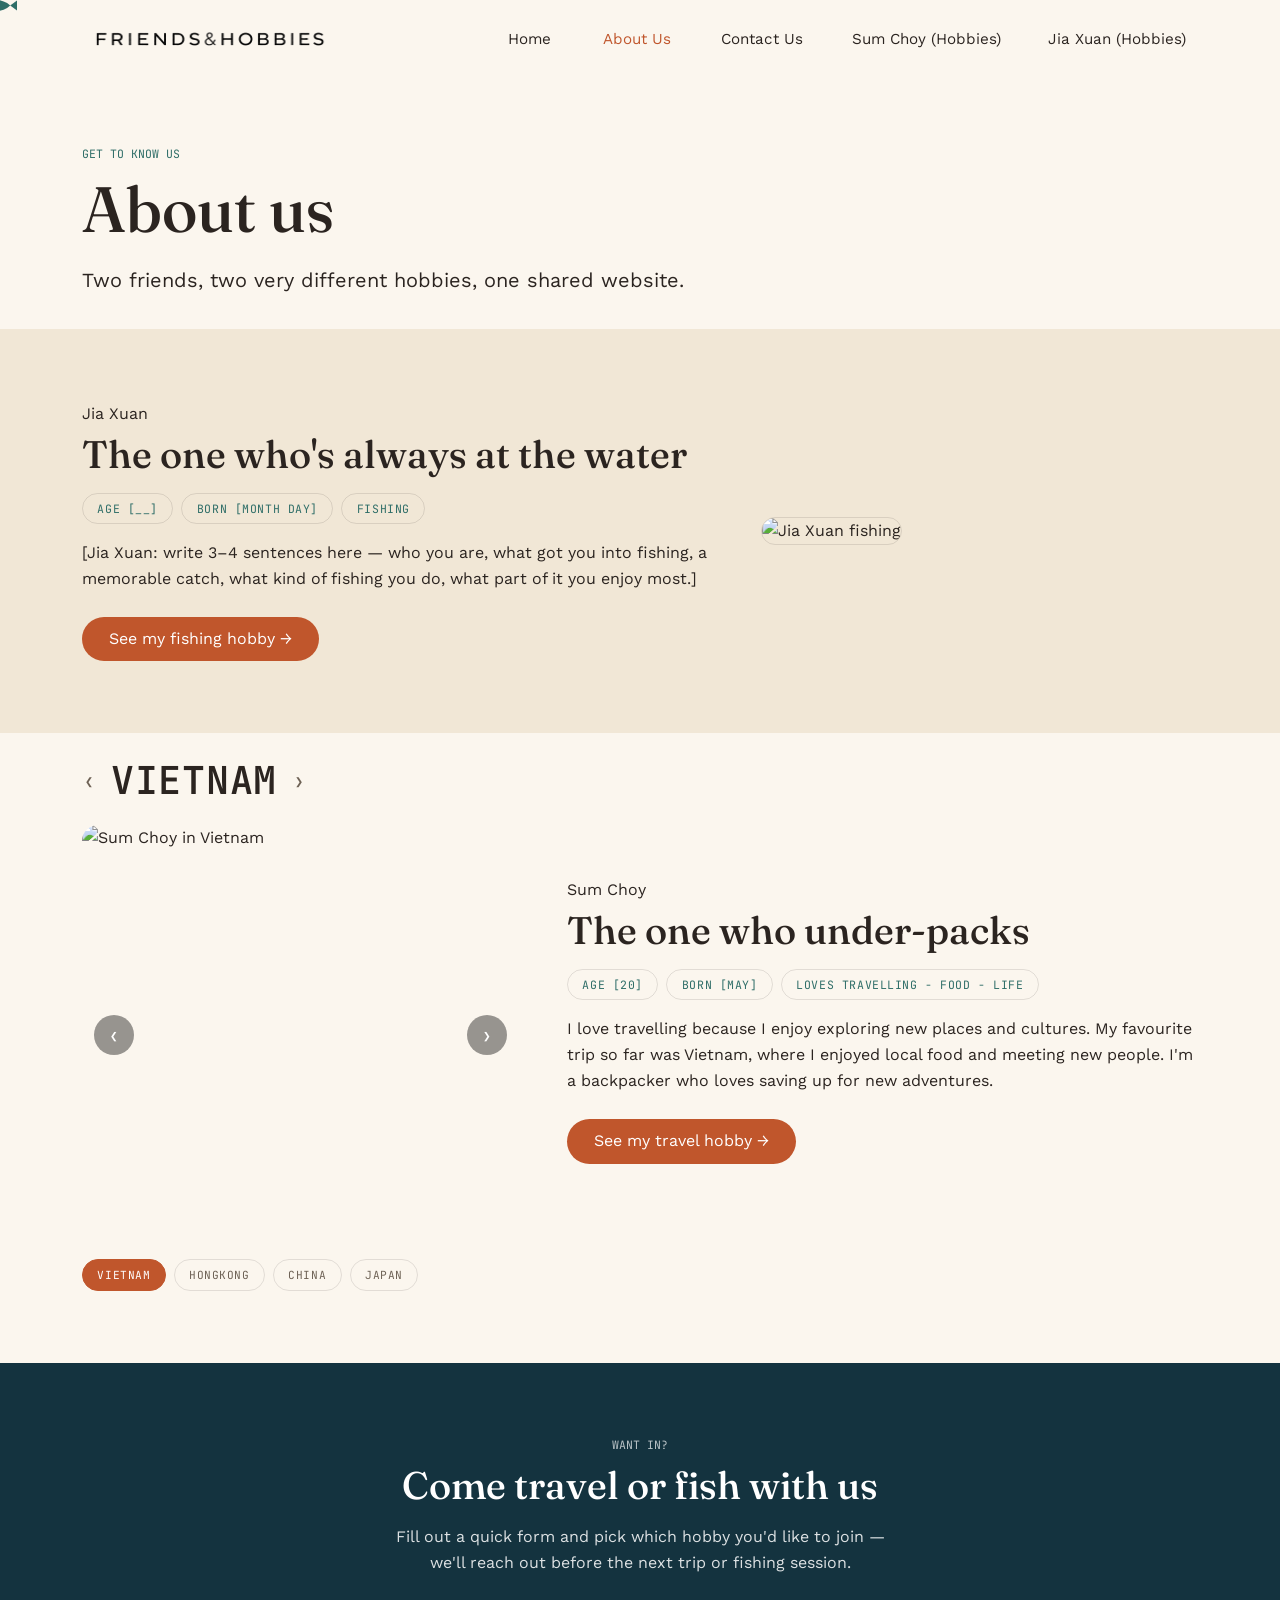
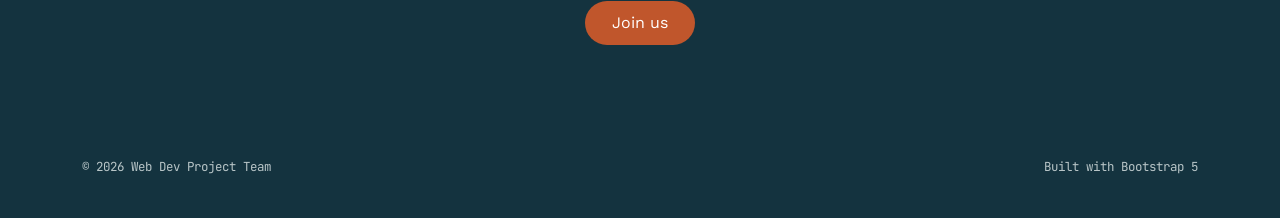
==== about.html @ 14c873ff "sending latest website files" ====
<!DOCTYPE html>
<html lang="en">
<head>
    <meta charset="UTF-8">
    <meta name="viewport" content="width=device-width, initial-scale=1.0">
    <title>About Us — Friends & Hobbies</title>

    <link href="https://cdn.jsdelivr.net/npm/bootstrap@5.3.3/dist/css/bootstrap.min.css" rel="stylesheet">
    <link rel="preconnect" href="https://fonts.googleapis.com">
    <link href="https://fonts.googleapis.com/css2?family=Fraunces:wght@500;600;700&family=Work+Sans:wght@400;500;600&family=JetBrains+Mono:wght@400;500&display=swap" rel="stylesheet">
    <link rel="stylesheet" href="css/style.css">
</head>
<body>

    <header>
        <nav class="navbar navbar-expand-lg navbar-wl navbar-wl--static fixed-top py-3">
          <div class="container d-flex align-items-center justify-content-between">

            <a class="navbar-brand d-flex align-items-center gap-2" href="index.html">
              <img src="assets\Logo_friends&hobbies.svg" alt="Friends & Hobbies logo" class="navbar-logo">
            </a>

            <button class="navbar-toggler" type="button" data-bs-toggle="collapse" data-bs-target="#navMenu" aria-label="Toggle navigation">
              <span class="navbar-toggler-icon"></span>
            </button>

            <div class="collapse navbar-collapse justify-content-end" id="navMenu">
              <div class="navbar-nav nav-links-group">
                <a href="index.html" class="nav-link">Home</a>
                <a href="about.html" class="nav-link active">About Us</a>
                <a href="contact.html" class="nav-link">Contact Us</a>
                <a href="sumchoy-hobbies(1).html" class="nav-link">Sum Choy (Hobbies)</a>
                <a href="jiaxuan-hobbies(1).html" class="nav-link">Jia Xuan (Hobbies)</a>
              </div>
            </div>

          </div>
        </nav>
    </header>

    <main>

      <header class="hero page-hero pb-3">
        <div class="container">
          <p class="eyebrow mb-2">Get To Know Us</p>
          <h1 class="mb-3">About us</h1>
          <p class="text-muted-custom fs-5" style="max-width: 60ch;">
            Two friends, two very different hobbies, one shared website.
          </p>
        </div>
      </header>

      <!-- ===== JIA XUAN PROFILE ===== -->
      <section class="section section-panel">
        <div class="container">
          <div class="row align-items-center g-5 flex-md-row-reverse">
            <div class="col-md-5">
              <img src="assets/jiaxuan/profile.jpg" alt="Jia Xuan fishing" class="profile-photo">
            </div>
            <div class="col-md-7">
              <div class="loc">Jia Xuan</div>
              <h2 class="mt-1 mb-3">The one who's always at the water</h2>

              <div class="profile-tags mb-3">
                <span class="profile-tag">Age [__]</span>
                <span class="profile-tag">Born [Month Day]</span>
                <span class="profile-tag">Fishing</span>
              </div>

              <p class="text-muted-custom mb-4">
                [Jia Xuan: write 3–4 sentences here — who you are, what got
                you into fishing, a memorable catch, what kind of fishing
                you do, what part of it you enjoy most.]
              </p>

              <a href="jiaxuan-hobbies(1).html" class="btn btn-wl-primary">See my fishing hobby →</a>
            </div>
          </div>
        </div>
      </section>

<!-- ===== SUM CHOY PROFILE ===== -->
<section class="section pt-3">
  <div class="container">
    <div class="row align-items-center g-5">

      <div class="col-md-5">
        <div class="country-slider">
          <div class="country-title-row">
            <button class="country-title-arrow" id="country-title-prev" aria-label="Previous country">‹</button>
            <p class="country-label" id="country-label">Vietnam</p>
            <button class="country-title-arrow" id="country-title-next" aria-label="Next country">›</button>
          </div>

          <div class="country-photo-frame">
            <img id="country-photo" src="assets/sumchoy-assets/image/Vietnam/vietnam-landscape.jpeg" alt="Sum Choy travelling" class="carousel-photo">
            <button class="carousel-arrow-btn prev" id="country-prev" aria-label="Previous photo">‹</button>
            <button class="carousel-arrow-btn next" id="country-next" aria-label="Next photo">›</button>
          </div>

          <div class="country-tabs" id="country-tabs">
            <button class="country-tab active" data-index="0">Vietnam</button>
            <button class="country-tab" data-index="1">HongKong</button>
            <button class="country-tab" data-index="2">China</button>
            <button class="country-tab" data-index="3">Japan</button>
          </div>
        </div>
      </div>

      <div class="col-md-7">
        <div class="loc">Sum Choy</div>
        <h2 class="mt-1 mb-3">The one who under-packs</h2>

        <div class="profile-tags mb-3">
          <span class="profile-tag">Age [20]</span>
          <span class="profile-tag">Born [May]</span>
          <span class="profile-tag">Loves Travelling - Food - Life</span>
        </div>

        <p class="text-muted-custom mb-4">
          I love travelling because I enjoy exploring new places and cultures. My favourite trip so far was Vietnam, where I enjoyed local food and meeting new people.
          I'm a backpacker who loves saving up for new adventures.
        </p>

        <a href="sumchoy-hobbies(1).html" class="btn btn-wl-primary">See my travel hobby →</a>
      </div>

    </div>
  </div>
</section>

      

      <!-- ===== JOIN CTA BANNER ===== -->
      <section class="cta-banner">
        <div class="container text-center">
          <p class="eyebrow mb-2" style="color: rgba(255,255,255,0.7);">Want in?</p>
          <h2 class="mb-3" style="color: #fff;">Come travel or fish with us</h2>
          <p class="mb-4" style="color: rgba(255,255,255,0.85); max-width: 50ch; margin-left: auto; margin-right: auto;">
            Fill out a quick form and pick which hobby you'd like to join —
            we'll reach out before the next trip or fishing session.
          </p>
          <a href="contact.html" class="btn btn-wl-primary">Join us</a>
        </div>
      </section>

    </main>

    <footer class="footer-wl">
        <div class="container d-flex flex-wrap justify-content-between gap-2">
          <span>&copy; 2026 Web Dev Project Team</span>
          <span>Built with Bootstrap 5</span>
        </div>
    </footer>

    <script src="https://cdn.jsdelivr.net/npm/bootstrap@5.3.3/dist/js/bootstrap.bundle.min.js"></script>
    <script src="js/main.js"></script>
    <script src="js/nav-scramble.js"></script>
    <script src="js/fish-cursor.js"></script>
    <script src="js/country-carousel.js"></script>
</body>
</html>
---- css/style.css ----
:root {
  --bg: #FBF6EE;
  --bg-panel: #F1E7D6;
  --ink: #2B2420;
  --ink-muted: #6E6255;
  --terracotta: #C0562C;
  --teal: #2F6E68;
  --card-bg: #fff;
  --border: rgba(43,36,32,0.12);
  --nav-blue: #1F4A5C;
  --nav-blue-dark: #14333F;
  --font-display: "Fraunces", Georgia, serif;
  --font-body: "Work Sans", sans-serif;
  --font-mono: "JetBrains Mono", monospace;
}

body {
  margin: 0;
  background: var(--bg);
  color: var(--ink);
  font-family: var(--font-body);
  line-height: 1.65;
}

a { color: var(--terracotta); }

h1, h2, h3 {
  font-family: var(--font-display);
  color: var(--ink);
}
h1 { font-size: clamp(2.4rem, 5vw, 4rem); }
h2 { font-size: clamp(1.7rem, 3vw, 2.4rem); }

.eyebrow {
  font-family: var(--font-mono);
  font-size: 0.72rem;
  text-transform: uppercase;
  color: var(--teal);
}

.navbar-wl {
  height: 80px;
  overflow: visible;
  background: transparent;   /* was var(--nav-blue) */
  border-bottom: none;       /* removes the terracotta separator line */
  position: fixed;           /* floats over the photo instead of pushing content down */
}
.navbar-wl .navbar-brand { color: #fff !important; font-family: var(--font-display); }
.navbar-wl .navbar-brand span { color: #fff; }
.navbar-wl .nav-link {
  color: rgba(255,255,255,0.85) !important;
  text-shadow: 0 1px 4px rgba(0,0,0,0.4);
}
.navbar-wl .nav-link.active,
.navbar-wl .nav-link:hover { color: #fff !important; }

.hero { padding: 6.5rem 0 5rem; }

.section { padding: 4.5rem 0; }
.section-panel { background: var(--bg-panel); }

.card-wl {
  background: var(--card-bg);
  border: 1px solid var(--border);
  border-radius: 12px;
  overflow: hidden;
}
.card-wl img { width: 100%; height: 220px; object-fit: cover; }
.card-wl .card-body { padding: 1.25rem 1.4rem 1.5rem; }
.card-wl .loc { font-family: var(--font-mono); font-size: 0.72rem; color: var(--teal); }

.stat { text-align: center; }
.stat .figure { font-family: var(--font-display); font-size: 2.4rem; color: var(--terracotta); }
.stat .label { font-family: var(--font-mono); font-size: 0.72rem; color: var(--ink-muted); }

.btn-wl-primary {
  background: var(--terracotta);
  color: #fff;
  border: none;
  padding: 0.65rem 1.7rem;
  border-radius: 999px;
  transition: transform 0.15s ease, box-shadow 0.15s ease;
}
.btn-wl-primary:hover,
.btn-wl-primary:focus,
.btn-wl-primary:active {
  background: var(--terracotta);
  color: #fff !important;
  border: none;
  transform: translateY(-2px);
  box-shadow: 0 8px 20px rgba(192, 86, 44, 0.35);
}
.btn-wl-outline {
  background: transparent;
  border: 1.5px solid var(--ink);
  color: var(--ink);
  padding: 0.6rem 1.6rem;
  border-radius: 999px;
}

.footer-wl {
  background: var(--nav-blue-dark);
  color: #B9C6C8;
  padding: 2.5rem 0;
  font-family: var(--font-mono);
  font-size: 0.78rem;
}

.logo-img {
  height: 150px;        /* Increased height to make it clearly visible */
  width: auto;         /* Keeps proper proportions */
  max-height: 150px;   /* Prevents navbar clipping */
  display: block;
  object-fit: contain;
}

.manifesto-text {
  font-family: var(--font-mono);
  font-weight: 700;
  text-transform: uppercase;
  text-align: justify;
  text-justify: inter-word;
  font-size: 1.1rem;
  line-height: 1.8;
  max-width: 640px;
  color: var(--ink);
}
.manifesto-text p {
  margin-bottom: 2.5rem;
  letter-spacing: -0.02em;
  opacity: 0.4;
  transition: letter-spacing 0.8s ease, opacity 0.8s ease;
}
.manifesto-text p.in-view {
  letter-spacing: 0.01em;
  opacity: 1;
}

.nav-links-group {
  display: flex;
  align-items: center;
  gap: 1.5rem;
  border: none;
  border-radius: 0;
  padding: 0;
}
.nav-links-group .nav-link {
  margin-left: 0;
  font-size: 0.95rem;
}

/* Keep the navbar itself a fixed, normal height */
.navbar-wl {
  height: 80px;
  overflow: visible; /* lets the logo poke out without stretching this bar */
}
.navbar-wl .container {
  height: 100%;
}

/* Big logo, without growing the navbar around it */
.navbar-logo {
  height: 170px;
  width: auto;
  display: block;
  position: relative;
  z-index: 10;
}

.hero-fullpage {
  position: relative;
  height: 100vh;
  width: 100%;
  background-image: url("../assets/singapore-landscape.jpeg");
  background-size: cover;
  background-position: center;
  display: flex;
  align-items: center;
  overflow: hidden;
}

.hero-fullpage-overlay {
  position: absolute;
  inset: 0;
  background: linear-gradient(180deg, rgba(20,15,10,0.55) 0%, rgba(20,15,10,0.25) 40%, rgba(20,15,10,0.6) 100%);
  z-index: 1;
}

.hero-fullpage-content {
  position: relative;
  z-index: 2;
  color: #fff;
}
.hero-fullpage-content h1 { color: #fff; }
.hero-fullpage-content .stamp {
  color: #fff;
  border-color: rgba(255,255,255,0.6);
}

.btn-wl-outline-light {
  background: transparent;
  border: 1.5px solid #fff;
  color: #fff;
  padding: 0.6rem 1.6rem;
  border-radius: 999px;
}
.btn-wl-outline-light:hover {
  border-color: var(--terracotta);
  color: var(--terracotta);
}

/* Photo positioned roughly where the buildings sit, right side of hero */
.hero-photo-insert {
  position: absolute;
  right: 10%;
  bottom: 0;
  height: 82%;
  width: auto;
  max-width: 42%;
  object-fit: contain;
  z-index: 2;
}

/* Make sure text stays above both the overlay and the inserted photo */
.hero-fullpage-content {
  z-index: 3;
}
.hero-fullpage-content .manifesto-text,
.hero-fullpage-content .manifesto-text p {
  color: #7ED957; /* light green */
}

.hobby-card {
  background: var(--card-bg);
  border: 1px solid var(--border);
  border-radius: 12px;
  overflow: hidden;
  transition: transform .2s ease, box-shadow .2s ease;
}
.hobby-card:hover {
  transform: translateY(-4px);
  box-shadow: 0 14px 32px rgba(43, 36, 32, 0.14);
}
.hobby-card img {
  width: 100%;
  height: 320px;
  object-fit: cover;
  display: block;
}
.hobby-card-body {
  padding: 1.5rem 1.75rem 1.75rem;
}
.hobby-card .loc {
  font-family: var(--font-mono);
  font-size: 0.75rem;
  text-transform: uppercase;
  letter-spacing: 0.08em;
  color: var(--teal);
}
.table-wl {
  --bs-table-bg: transparent;
  color: var(--ink);
}
.table-wl thead th {
  font-family: var(--font-mono);
  font-size: 0.72rem;
  letter-spacing: 0.08em;
  text-transform: uppercase;
  color: var(--teal);
  border-bottom: 2px solid var(--border);
}
.table-wl td, .table-wl th {
  border-color: var(--border);
  vertical-align: middle;
  padding: 0.9rem 0.75rem;
}

.cta-banner {
  background: var(--nav-blue-dark);
  padding: 4.5rem 0;
}
/* Default nav state — light text over the hero photo */
.navbar-wl {
  transition: background-color 0.3s ease;
}

/* Once scrolled past the hero — dark text + subtle background so it stays readable */
.navbar-wl {
  transition: background-color 0.3s ease;
}

.navbar-wl--scrolled {
  background-color: rgba(251, 246, 238, 0.92) !important;
  backdrop-filter: blur(6px);
}
.navbar-wl--scrolled .navbar-brand,
.navbar-wl--scrolled .navbar-brand span {
  color: var(--ink) !important;
}
.navbar-wl--scrolled .nav-link {
  color: var(--ink) !important;
  text-shadow: none;
}
.navbar-wl--scrolled .nav-link:hover,
.navbar-wl--scrolled .nav-link.active {
  color: var(--terracotta) !important;
}

.scramble-char {
  color: var(--terracotta);
}
.nav-links-group .nav-link {
  display: inline-block;
  text-decoration: none;
}
.nav-links-group .nav-link:hover,
.nav-links-group .nav-link:focus {
  text-decoration: none;
}
.scramble-char {
  color: var(--terracotta);
  font-family: var(--font-mono);
  text-decoration: none;
}
.nav-links-group .nav-link {
  display: inline-block;
  text-decoration: none;
  white-space: nowrap;
  overflow: hidden;
  box-sizing: content-box;
}

/* Hide the default cursor site-wide while the fish cursor is active */
.fish-cursor-active,
.fish-cursor-active * {
  cursor: none !important;
}

.fish-cursor {
  position: fixed;
  top: 0;
  left: 0;
  pointer-events: none;
  z-index: 9999;
  will-change: transform;
}

.water-droplet {
  position: fixed;
  top: 0;
  left: 0;
  width: 6px;
  height: 6px;
  background: rgba(47, 110, 104, 0.5); /* your --teal color */
  border-radius: 50%;
  pointer-events: none;
  z-index: 9998;
  transform: translate(-50%, -50%);
  animation: droplet-fade 0.9s ease-out forwards;
}

@keyframes droplet-fade {
  0% {
    opacity: 0.7;
    transform: translate(-50%, -50%) scale(1);
  }
  100% {
    opacity: 0;
    transform: translate(-50%, -50%) scale(0.2);
  }
}
.navbar-wl--static {
  background-color: rgba(251, 246, 238, 0.92) !important;
  backdrop-filter: blur(6px);
}
.navbar-wl--static .navbar-brand,
.navbar-wl--static .navbar-brand span {
  color: var(--ink) !important;
}
.navbar-wl--static .nav-link {
  color: var(--ink) !important;
  text-shadow: none;
}
.navbar-wl--static .nav-link:hover,
.navbar-wl--static .nav-link.active {
  color: var(--terracotta) !important;
}
.hero.page-hero {
  padding-top: 9rem;
}
.profile-photo {
  width: 100%;
  height: 420px;
  object-fit: cover;
  border-radius: 16px;
  border: 1px solid var(--border);
}

.profile-tags {
  display: flex;
  flex-wrap: wrap;
  gap: 0.5rem;
}
.profile-tag {
  font-family: var(--font-mono);
  font-size: 0.72rem;
  letter-spacing: 0.05em;
  text-transform: uppercase;
  color: var(--teal);
  border: 1px solid var(--border);
  border-radius: 999px;
  padding: 0.3rem 0.9rem;
}
.carousel-photo {
  height: 420px;
  object-fit: cover;
}

.country-slider .carousel-control-prev,
.country-slider .carousel-control-next {
  width: 48px;
  opacity: 1;
}
.carousel-arrow {
  display: inline-flex;
  align-items: center;
  justify-content: center;
  width: 36px;
  height: 36px;
  background: rgba(0,0,0,0.35);
  color: #fff;
  border-radius: 50%;
  font-size: 1.5rem;
  line-height: 1;
}
.carousel-arrow:hover {
  background: var(--terracotta);
}
.country-label {
  font-family: var(--font-mono);
  text-transform: uppercase;
  letter-spacing: 0.02em;
  color: var(--ink);
  font-size: clamp(1.7rem, 3vw, 2.4rem); /* matches your h2 size */
  font-weight: 600;
  margin-bottom: 0.75rem;
}

.country-photo-frame {
  position: relative;
  border-radius: 16px;
  overflow: hidden;
}
.country-photo-frame .carousel-photo {
  width: 100%;
  height: 420px;
  object-fit: cover;
  display: block;
}

.carousel-arrow-btn {
  position: absolute;
  top: 50%;
  transform: translateY(-50%);
  width: 40px;
  height: 40px;
  border-radius: 50%;
  border: none;
  background: rgba(0,0,0,0.4);
  color: #fff;
  font-size: 1.5rem;
  line-height: 1;
  cursor: pointer;
}
.carousel-arrow-btn:hover { background: var(--terracotta); }
.carousel-arrow-btn.prev { left: 12px; }
.carousel-arrow-btn.next { right: 12px; }
.carousel-photo {
  transition: opacity 0.4s ease;
}
.carousel-photo.fading {
  opacity: 0;
}

.country-tabs {
  display: flex;
  gap: 0.5rem;
  flex-wrap: wrap;
  margin-top: 0.9rem;
}
.country-tab {
  font-family: var(--font-mono);
  font-size: 0.7rem;
  letter-spacing: 0.05em;
  text-transform: uppercase;
  background: transparent;
  border: 1px solid var(--border);
  color: var(--ink-muted);
  border-radius: 999px;
  padding: 0.35rem 0.9rem;
  cursor: pointer;
  transition: all 0.2s ease;
}
.country-tab:hover {
  border-color: var(--terracotta);
  color: var(--terracotta);
}
.country-tab.active {
  background: var(--terracotta);
  border-color: var(--terracotta);
  color: #fff;
}
.country-title-row {
  display: flex;
  align-items: center;
  gap: 0.9rem;
  margin-bottom: 0.75rem;
}
.country-title-row .country-label {
  margin-bottom: 0;
}
.country-title-arrow {
  background: none;
  border: none;
  color: var(--ink-muted);
  font-size: 1.6rem;
  line-height: 1;
  cursor: pointer;
  padding: 0 0.2rem;
  transition: color 0.15s ease;
}
.country-title-arrow:hover {
  color: var(--terracotta);
}
.map-frame {
  background: var(--bg-panel);
  border-radius: 20px;
  padding: 1.5rem;
}
.world-map-svg { width: 100%; height: auto; display: block; }
.map-landmass { fill: var(--card-bg); stroke: var(--border); stroke-width: 2; }

.map-pin { cursor: pointer; }
.pin-dot { fill: var(--terracotta); transition: r 0.2s ease; }
.map-pin:hover .pin-dot, .map-pin.active .pin-dot { r: 9; }
.pin-pulse {
  fill: var(--terracotta);
  opacity: 0.25;
  animation: pin-pulse 2s ease-out infinite;
  transform-origin: center;
}
@keyframes pin-pulse {
  0% { transform: scale(0.6); opacity: 0.4; }
  100% { transform: scale(1.8); opacity: 0; }
}

.map-details-panel {
  background: var(--card-bg);
  border: 1px solid var(--border);
  border-radius: 16px;
  padding: 1.75rem;
}
.map-details-photo {
  width: 100%;
  height: 220px;
  object-fit: cover;
  border-radius: 12px;
  margin-top: 0.5rem;
  transition: opacity 0.3s ease;
}
.map-details-photo.fading { opacity: 0; }

.gallery-thumb {
  width: 100%;
  height: 180px;
  object-fit: cover;
  border-radius: 10px;
  cursor: pointer;
  transition: transform 0.2s ease;
}
.gallery-thumb:hover { transform: scale(1.03); }
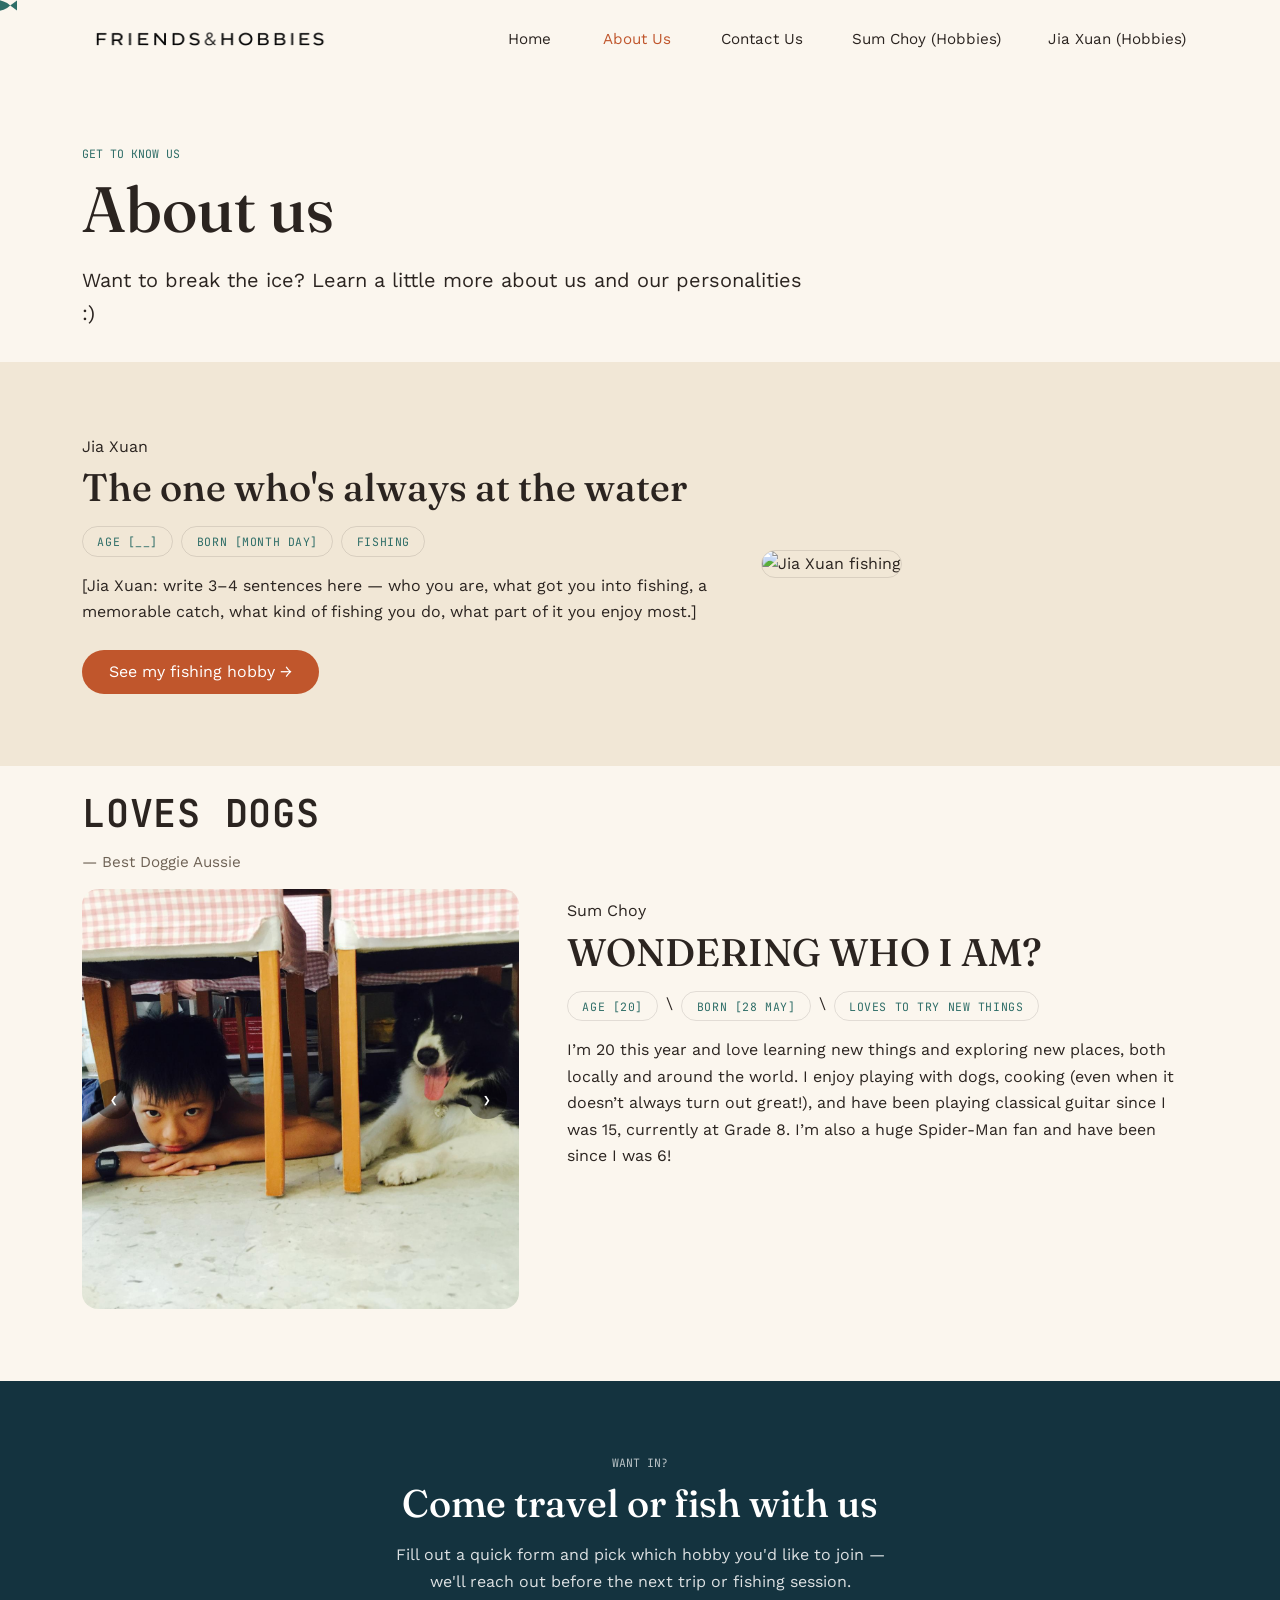
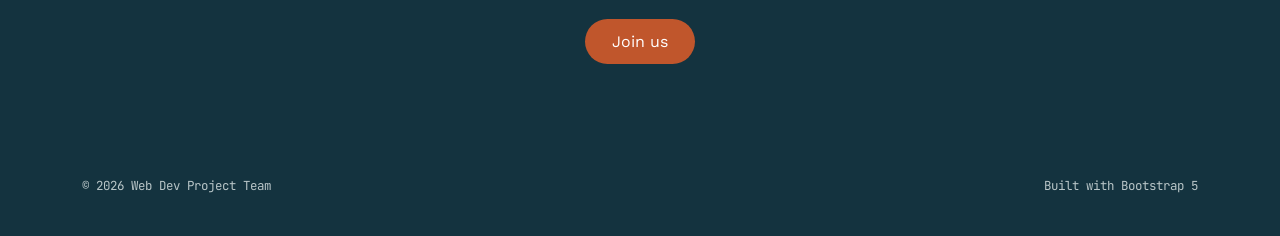
==== commit 13c953e1: "sending latest website files" ====
--- a/about.html
+++ b/about.html
@@ -45,7 +45,7 @@
           <p class="eyebrow mb-2">Get To Know Us</p>
           <h1 class="mb-3">About us</h1>
           <p class="text-muted-custom fs-5" style="max-width: 60ch;">
-            Two friends, two very different hobbies, one shared website.
+            Want to break the ice? Learn a little more about us and our personalities :)
           </p>
         </div>
       </header>
@@ -85,44 +85,31 @@
     <div class="row align-items-center g-5">
 
       <div class="col-md-5">
-        <div class="country-slider">
-          <div class="country-title-row">
-            <button class="country-title-arrow" id="country-title-prev" aria-label="Previous country">‹</button>
-            <p class="country-label" id="country-label">Vietnam</p>
-            <button class="country-title-arrow" id="country-title-next" aria-label="Next country">›</button>
-          </div>
-
+          <p class="country-label" id="sumchoy-fact-label">Trying my luck in Australia</p>
+          <p class="fact-subtitle" id="sumchoy-fact-subtitle">— Sydney Opera House, 2024</p>
           <div class="country-photo-frame">
-            <img id="country-photo" src="assets/sumchoy-assets/image/Vietnam/vietnam-landscape.jpeg" alt="Sum Choy travelling" class="carousel-photo">
-            <button class="carousel-arrow-btn prev" id="country-prev" aria-label="Previous photo">‹</button>
-            <button class="carousel-arrow-btn next" id="country-next" aria-label="Next photo">›</button>
-          </div>
-
-          <div class="country-tabs" id="country-tabs">
-            <button class="country-tab active" data-index="0">Vietnam</button>
-            <button class="country-tab" data-index="1">HongKong</button>
-            <button class="country-tab" data-index="2">China</button>
-            <button class="country-tab" data-index="3">Japan</button>
+            <img id="sumchoy-fact-photo" src="assets/sumchoy-assets/image/me/aussie.jpeg" alt="Sum Choy" class="carousel-photo">
+            <button class="carousel-arrow-btn prev" id="sumchoy-fact-prev" aria-label="Previous photo">‹</button>
+            <button class="carousel-arrow-btn next" id="sumchoy-fact-next" aria-label="Next photo">›</button>
           </div>
         </div>
-      </div>
 
       <div class="col-md-7">
         <div class="loc">Sum Choy</div>
-        <h2 class="mt-1 mb-3">The one who under-packs</h2>
+        <h2 class="mt-1 mb-3">WONDERING WHO I AM?</h2>
 
         <div class="profile-tags mb-3">
           <span class="profile-tag">Age [20]</span>
-          <span class="profile-tag">Born [May]</span>
-          <span class="profile-tag">Loves Travelling - Food - Life</span>
+          \<span class="profile-tag">Born [28 May]</span>
+          \<span class="profile-tag">Loves to try new things</span>
         </div>
 
         <p class="text-muted-custom mb-4">
-          I love travelling because I enjoy exploring new places and cultures. My favourite trip so far was Vietnam, where I enjoyed local food and meeting new people.
-          I'm a backpacker who loves saving up for new adventures.
+          I’m 20 this year and love learning new things and exploring new places, 
+          both locally and around the world. I enjoy playing with dogs, 
+          cooking (even when it doesn’t always turn out great!), 
+          and have been playing classical guitar since I was 15, currently at Grade 8. I’m also a huge Spider-Man fan and have been since I was 6!
         </p>
-
-        <a href="sumchoy-hobbies(1).html" class="btn btn-wl-primary">See my travel hobby →</a>
       </div>
 
     </div>
@@ -157,6 +144,6 @@
     <script src="js/main.js"></script>
     <script src="js/nav-scramble.js"></script>
     <script src="js/fish-cursor.js"></script>
-    <script src="js/country-carousel.js"></script>
+    <script src="js/fun-facts-slider.js"></script>
 </body>
 </html>
--- a/css/style.css
+++ b/css/style.css
@@ -536,24 +536,40 @@
   background: var(--bg-panel);
   border-radius: 20px;
   padding: 1.5rem;
-}
-.world-map-svg { width: 100%; height: auto; display: block; }
+  display: flex;
+  justify-content: center;
+}
+.world-map-svg {
+  width: 100%;
+  max-width: 460px;
+  height: auto;
+  display: block;
+}
 .map-landmass { fill: var(--card-bg); stroke: var(--border); stroke-width: 2; }
 
 .map-pin { cursor: pointer; }
-.pin-dot { fill: var(--terracotta); transition: r 0.2s ease; }
-.map-pin:hover .pin-dot, .map-pin.active .pin-dot { r: 9; }
-.pin-pulse {
+.pin-shape {
   fill: var(--terracotta);
-  opacity: 0.25;
-  animation: pin-pulse 2s ease-out infinite;
+  stroke: #fff;
+  stroke-width: 1.5;
+  transition: transform 0.15s ease;
   transform-origin: center;
 }
-@keyframes pin-pulse {
-  0% { transform: scale(0.6); opacity: 0.4; }
-  100% { transform: scale(1.8); opacity: 0; }
-}
-
+.pin-shape-hole {
+  fill: #fff;
+}
+.map-pin:hover .pin-shape,
+.map-pin.active .pin-shape {
+  transform: scale(1.15);
+}
+
+.map-frame--small {
+  max-width: 340px;
+  margin-left: auto;
+}
+.map-frame--small .world-map-svg {
+  max-width: 300px;
+}
 .map-details-panel {
   background: var(--card-bg);
   border: 1px solid var(--border);
@@ -578,4 +594,47 @@
   cursor: pointer;
   transition: transform 0.2s ease;
 }
-.gallery-thumb:hover { transform: scale(1.03); }+.gallery-thumb:hover { transform: scale(1.03); }
+.globe-sphere {
+  fill: #C9E4E8; /* soft ocean blue */
+  stroke: var(--border);
+  stroke-width: 1.5;
+}
+.globe-grid {
+  fill: none;
+  stroke: rgba(47, 110, 104, 0.25); /* faint teal grid lines */
+  stroke-width: 1;
+}
+.globe-landmass {
+  fill: #9DC88D; /* muted land green */
+  opacity: 0.85;
+}
+.map-pin {
+  position: relative;
+}
+.pin-tooltip {
+  opacity: 0;
+  pointer-events: none;
+  transition: opacity 0.15s ease;
+}
+.map-pin:hover .pin-tooltip,
+.map-pin:focus .pin-tooltip {
+  opacity: 1;
+}
+.pin-tooltip-bg {
+  fill: var(--ink);
+}
+.pin-tooltip-text {
+  fill: #fff;
+  font-family: var(--font-mono);
+  font-size: 11px;
+  text-transform: uppercase;
+  letter-spacing: 0.05em;
+}
+.fact-subtitle {
+  font-family: var(--font-body);
+  font-size: 0.95rem;
+  color: var(--ink-muted);
+  margin-top: -0.5rem;
+  margin-bottom: 0.9rem;
+}
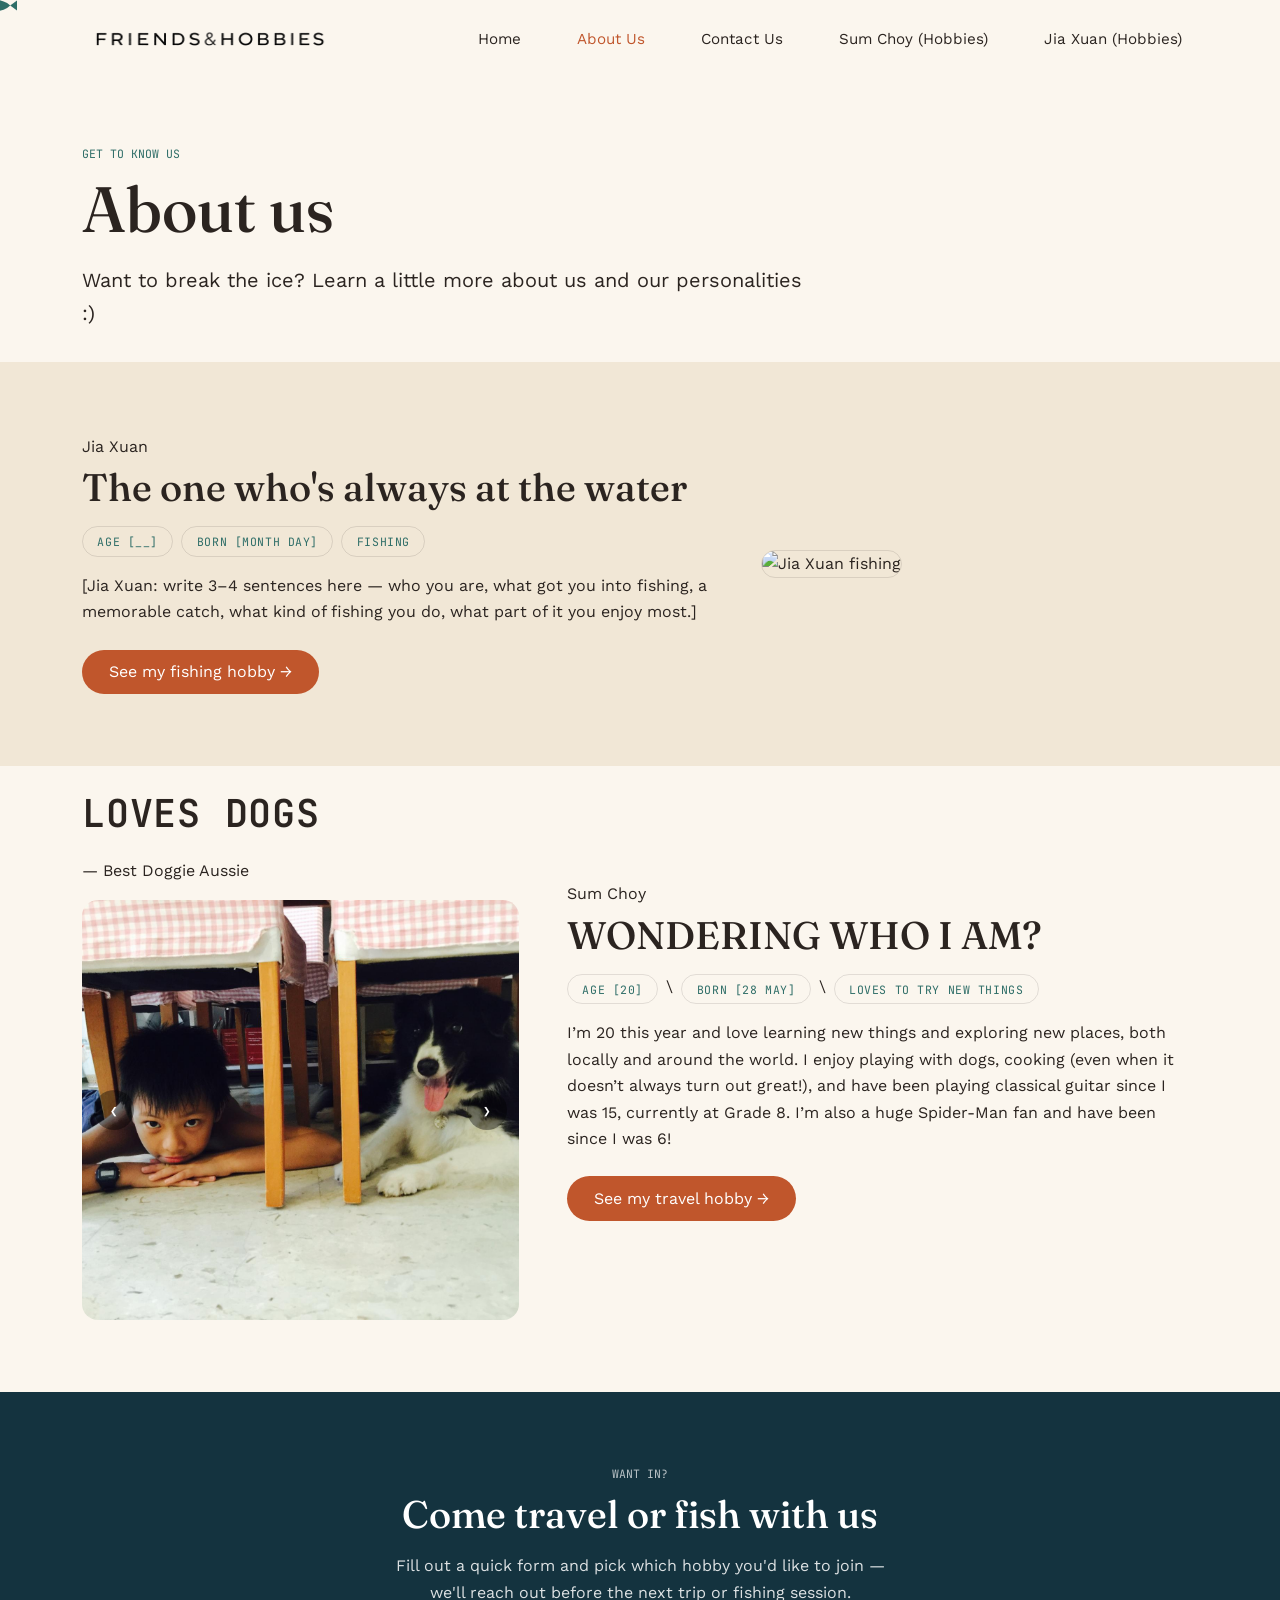
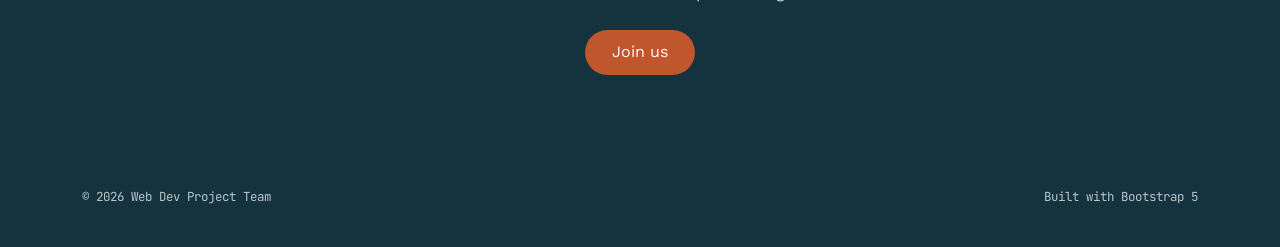
==== commit 5abbe917: "sending latest website files" ====
--- a/about.html
+++ b/about.html
@@ -110,6 +110,7 @@
           cooking (even when it doesn’t always turn out great!), 
           and have been playing classical guitar since I was 15, currently at Grade 8. I’m also a huge Spider-Man fan and have been since I was 6!
         </p>
+        <a href="sumchoy-hobbies(1).html" class="btn btn-wl-primary">See my travel hobby →</a>
       </div>
 
     </div>
--- a/css/style.css
+++ b/css/style.css
@@ -563,13 +563,6 @@
   transform: scale(1.15);
 }
 
-.map-frame--small {
-  max-width: 340px;
-  margin-left: auto;
-}
-.map-frame--small .world-map-svg {
-  max-width: 300px;
-}
 .map-details-panel {
   background: var(--card-bg);
   border: 1px solid var(--border);
@@ -630,11 +623,4 @@
   font-size: 11px;
   text-transform: uppercase;
   letter-spacing: 0.05em;
-}
-.fact-subtitle {
-  font-family: var(--font-body);
-  font-size: 0.95rem;
-  color: var(--ink-muted);
-  margin-top: -0.5rem;
-  margin-bottom: 0.9rem;
 }
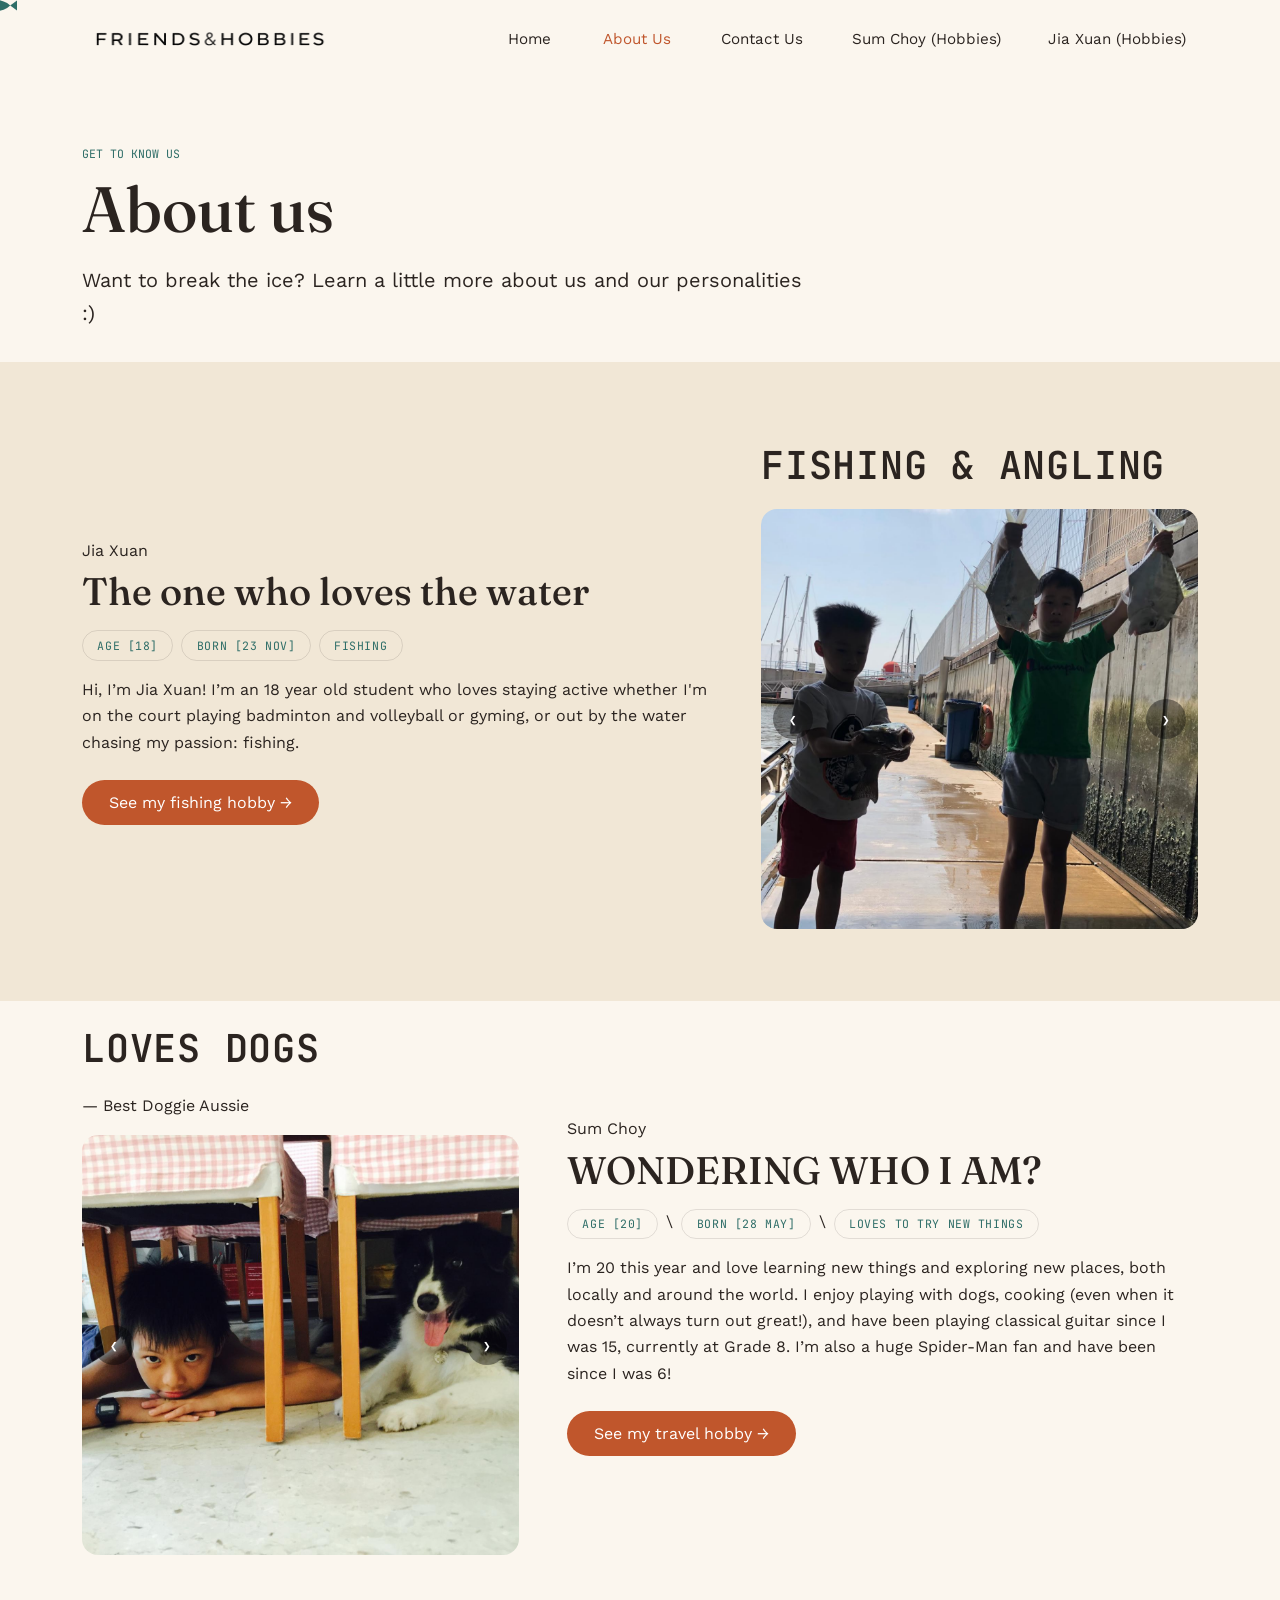
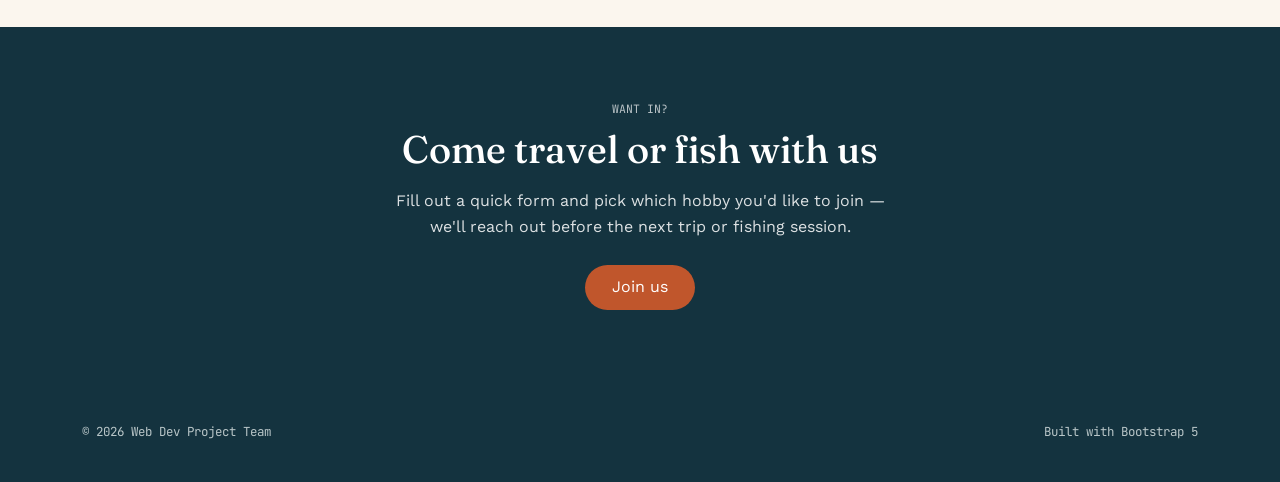
==== commit 228d1199: "Type a short description of what you changed here" ====
--- a/about.html
+++ b/about.html
@@ -51,30 +51,37 @@
       </header>
 
       <!-- ===== JIA XUAN PROFILE ===== -->
-      <section class="section section-panel">
+<section class="section section-panel">
         <div class="container">
           <div class="row align-items-center g-5 flex-md-row-reverse">
+            
             <div class="col-md-5">
-              <img src="assets/jiaxuan/profile.jpg" alt="Jia Xuan fishing" class="profile-photo">
+              <p class="country-label" id="jiaxuan-country-label">Fishing & Angling</p>
+              <div class="country-photo-frame">
+                <img id="jiaxuan-country-photo" src="assets/jiaxuan-assets/badminton.jpeg" alt="Jia Xuan" class="carousel-photo">
+                <button class="carousel-arrow-btn prev" id="jiaxuan-country-prev" aria-label="Previous photo">‹</button>
+                <button class="carousel-arrow-btn next" id="jiaxuan-country-next" aria-label="Next photo">›</button>
+              </div>
             </div>
+
             <div class="col-md-7">
               <div class="loc">Jia Xuan</div>
-              <h2 class="mt-1 mb-3">The one who's always at the water</h2>
+              <h2 class="mt-1 mb-3">The one who loves the water</h2>
 
               <div class="profile-tags mb-3">
-                <span class="profile-tag">Age [__]</span>
-                <span class="profile-tag">Born [Month Day]</span>
+                <span class="profile-tag">Age [18]</span>
+                <span class="profile-tag">Born [23 Nov]</span>
                 <span class="profile-tag">Fishing</span>
               </div>
 
               <p class="text-muted-custom mb-4">
-                [Jia Xuan: write 3–4 sentences here — who you are, what got
-                you into fishing, a memorable catch, what kind of fishing
-                you do, what part of it you enjoy most.]
+                Hi, I’m Jia Xuan! I’m an 18 year old student who loves staying active whether I'm on the court playing badminton and volleyball or gyming,
+                or out by the water chasing my passion: fishing.
               </p>
 
               <a href="jiaxuan-hobbies(1).html" class="btn btn-wl-primary">See my fishing hobby →</a>
             </div>
+
           </div>
         </div>
       </section>
@@ -141,10 +148,11 @@
         </div>
     </footer>
 
-    <script src="https://cdn.jsdelivr.net/npm/bootstrap@5.3.3/dist/js/bootstrap.bundle.min.js"></script>
+<script src="https://cdn.jsdelivr.net/npm/bootstrap@5.3.3/dist/js/bootstrap.bundle.min.js"></script>
     <script src="js/main.js"></script>
     <script src="js/nav-scramble.js"></script>
     <script src="js/fish-cursor.js"></script>
     <script src="js/fun-facts-slider.js"></script>
+    <script src="js/fish-carousel.js"></script> 
 </body>
 </html>
--- a/css/style.css
+++ b/css/style.css
@@ -501,24 +501,11 @@
   cursor: pointer;
   transition: all 0.2s ease;
 }
-.country-tab:hover {
-  border-color: var(--terracotta);
-  color: var(--terracotta);
-}
-.country-tab.active {
-  background: var(--terracotta);
-  border-color: var(--terracotta);
-  color: #fff;
-}
-.country-title-row {
-  display: flex;
-  align-items: center;
-  gap: 0.9rem;
-  margin-bottom: 0.75rem;
-}
-.country-title-row .country-label {
-  margin-bottom: 0;
-}
+.country-tab:hover { border-color: var(--terracotta); color: var(--terracotta); }
+.country-tab.active { background: var(--terracotta); border-color: var(--terracotta); color: #fff; }
+
+.country-title-row { display: flex; align-items: center; gap: 0.9rem; margin-bottom: 0.75rem; }
+.country-title-row .country-label { margin-bottom: 0; }
 .country-title-arrow {
   background: none;
   border: none;
@@ -529,9 +516,8 @@
   padding: 0 0.2rem;
   transition: color 0.15s ease;
 }
-.country-title-arrow:hover {
-  color: var(--terracotta);
-}
+.country-title-arrow:hover { color: var(--terracotta); }
+
 .map-frame {
   background: var(--bg-panel);
   border-radius: 20px;
@@ -539,29 +525,44 @@
   display: flex;
   justify-content: center;
 }
-.world-map-svg {
-  width: 100%;
-  max-width: 460px;
-  height: auto;
-  display: block;
-}
-.map-landmass { fill: var(--card-bg); stroke: var(--border); stroke-width: 2; }
-
-.map-pin { cursor: pointer; }
+.world-map-svg { width: 100%; max-width: 460px; height: auto; display: block; }
+
+/* Pins: scale the WHOLE group together using each pin's own transform-origin
+   (set inline in the HTML), instead of scaling just the teardrop shape —
+   this is the fix for the pin/hole splitting-apart bug. */
+.map-pin {
+  cursor: pointer;
+  position: relative;
+  transition: transform 0.15s ease;
+}
+.map-pin:hover,
+.map-pin.active {
+  transform: scale(1.15);
+}
 .pin-shape {
   fill: var(--terracotta);
   stroke: #fff;
   stroke-width: 1.5;
-  transition: transform 0.15s ease;
-  transform-origin: center;
-}
-.pin-shape-hole {
+}
+.pin-shape-hole { fill: #fff; }
+
+.pin-tooltip { opacity: 0; pointer-events: none; transition: opacity 0.15s ease; }
+.map-pin:hover .pin-tooltip,
+.map-pin:focus .pin-tooltip { opacity: 1; }
+.pin-tooltip-bg { fill: var(--ink); }
+.pin-tooltip-text {
   fill: #fff;
-}
-.map-pin:hover .pin-shape,
-.map-pin.active .pin-shape {
-  transform: scale(1.15);
-}
+  font-family: var(--font-mono);
+  font-size: 11px;
+  text-transform: uppercase;
+  letter-spacing: 0.05em;
+}
+
+/* Earthy globe palette */
+.globe-sphere { fill: #DCEBD8; stroke: var(--border); stroke-width: 1.5; }
+.globe-grid { fill: none; stroke: rgba(122, 92, 58, 0.22); stroke-width: 1; }
+.globe-landmass--green { fill: #7FA65A; opacity: 0.85; }
+.globe-landmass--brown { fill: #B98B5E; opacity: 0.85; }
 
 .map-details-panel {
   background: var(--card-bg);
@@ -569,58 +570,98 @@
   border-radius: 16px;
   padding: 1.75rem;
 }
-.map-details-photo {
+
+.gallery-thumb {
+  border-radius: 10px;
+  cursor: pointer;
+  object-fit: cover;
+}
+
+/* Video panel */
+.video-panel {
+  background: var(--card-bg);
+  border: 1px solid var(--border);
+  border-radius: 16px;
+  padding: 1rem;
+  height: 100%;
+  display: flex;
+  flex-direction: column;
+}
+.video-panel-media {
   width: 100%;
-  height: 220px;
+  height: 320px;
   object-fit: cover;
   border-radius: 12px;
-  margin-top: 0.5rem;
-  transition: opacity 0.3s ease;
-}
-.map-details-photo.fading { opacity: 0; }
-
-.gallery-thumb {
-  width: 100%;
-  height: 180px;
-  object-fit: cover;
-  border-radius: 10px;
+  background: #000;
+}
+.video-panel-caption {
+  font-family: var(--font-mono);
+  font-size: 0.78rem;
+  color: var(--ink-muted);
+  text-transform: uppercase;
+  letter-spacing: 0.04em;
+  margin: 0.75rem 0 0;
+}
+
+/* Gallery — slow continuous horizontal auto-slide */
+.gallery-marquee-viewport { overflow: hidden; width: 100%; }
+.gallery-marquee-track {
+  display: flex;
+  gap: 1rem;
+  width: max-content;
+  animation: gallery-slide 30s linear infinite;
+}
+.gallery-marquee-track:hover { animation-play-state: paused; }
+@keyframes gallery-slide {
+  from { transform: translateX(0); }
+  to { transform: translateX(-50%); }
+}
+.gallery-marquee-track .gallery-thumb {
+  width: 260px;
+  height: 190px;
+  flex-shrink: 0;
+}
+.video-wrapper { position: relative; }
+.video-unmute-btn {
+  position: absolute;
+  bottom: 12px;
+  right: 12px;
+  width: 38px;
+  height: 38px;
+  border-radius: 50%;
+  border: none;
+  background: rgba(0,0,0,0.55);
+  color: #fff;
+  font-size: 1rem;
   cursor: pointer;
-  transition: transform 0.2s ease;
-}
-.gallery-thumb:hover { transform: scale(1.03); }
-.globe-sphere {
-  fill: #C9E4E8; /* soft ocean blue */
-  stroke: var(--border);
-  stroke-width: 1.5;
-}
-.globe-grid {
-  fill: none;
-  stroke: rgba(47, 110, 104, 0.25); /* faint teal grid lines */
-  stroke-width: 1;
-}
-.globe-landmass {
-  fill: #9DC88D; /* muted land green */
-  opacity: 0.85;
-}
-.map-pin {
+}
+.video-unmute-btn:hover { background: var(--terracotta); }
+.video-panel-hint {
+  font-family: var(--font-mono);
+  font-size: 0.78rem;
+  color: var(--ink-muted);
+  text-transform: uppercase;
+  letter-spacing: 0.04em;
+  margin: 0 0 0.6rem;
+}
+.globe-hint {
+  font-family: var(--font-mono);
+  font-size: 0.78rem;
+  color: var(--ink-muted);
+  text-transform: uppercase;
+  letter-spacing: 0.04em;
+  margin: 0 0 0.6rem;
+  text-align: center;
+}
+.travel-hero {
   position: relative;
-}
-.pin-tooltip {
-  opacity: 0;
-  pointer-events: none;
-  transition: opacity 0.15s ease;
-}
-.map-pin:hover .pin-tooltip,
-.map-pin:focus .pin-tooltip {
-  opacity: 1;
-}
-.pin-tooltip-bg {
-  fill: var(--ink);
-}
-.pin-tooltip-text {
-  fill: #fff;
-  font-family: var(--font-mono);
-  font-size: 11px;
-  text-transform: uppercase;
-  letter-spacing: 0.05em;
+  background-image: url("assets/sumchoy-assets/image/fun-facts-about-me/nature-landscape.jpeg");
+  background-size: cover;
+  background-position: center;
+  overflow: hidden;
+}
+.travel-hero-overlay {
+  position: absolute;
+  inset: 0;
+  background: linear-gradient(180deg, rgba(20,15,10,0.6), rgba(20,15,10,0.35));
 }
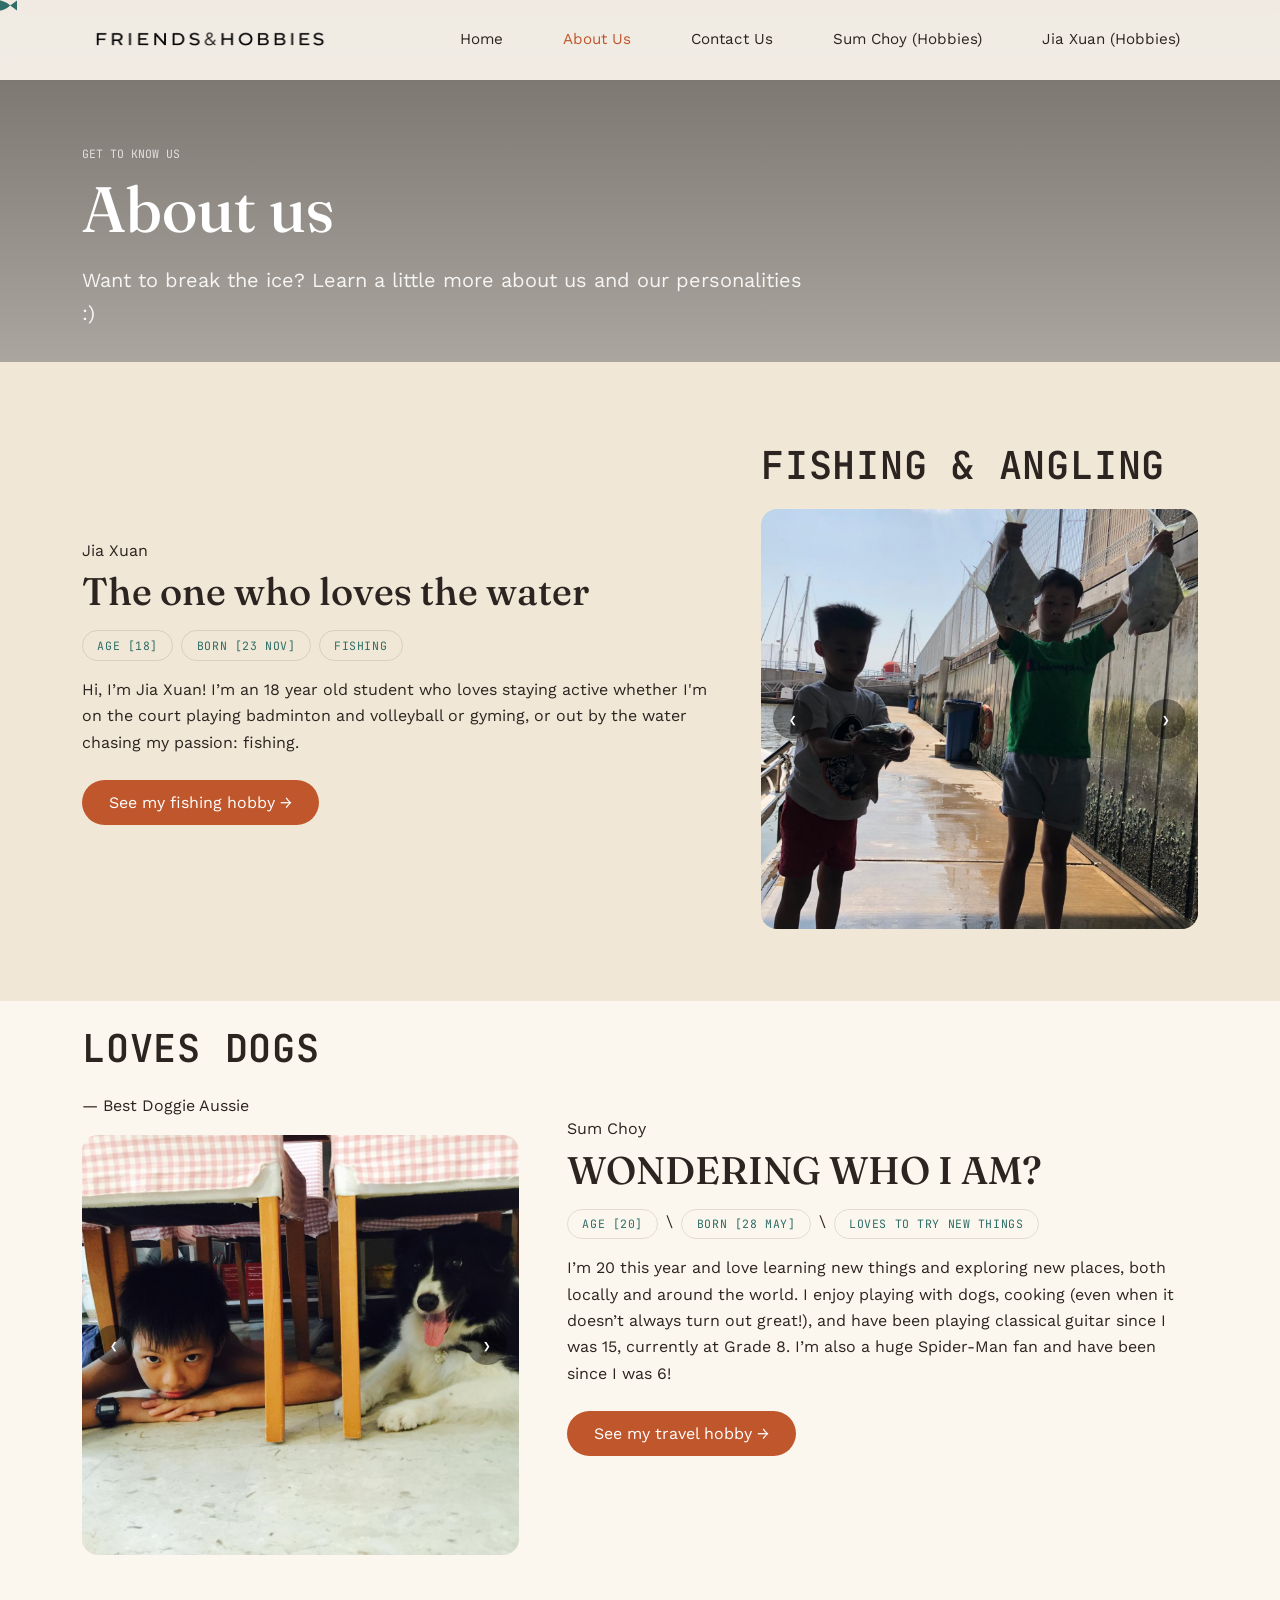
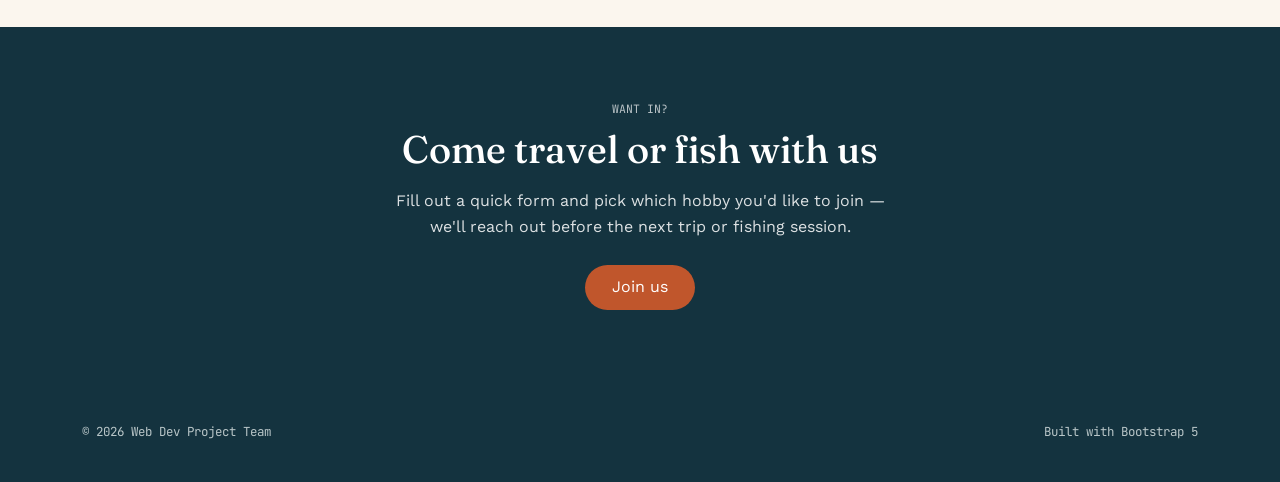
==== commit 70803bd8: "sending latest website files" ====
--- a/about.html
+++ b/about.html
@@ -1,158 +1,169 @@
 <!DOCTYPE html>
 <html lang="en">
+
 <head>
-    <meta charset="UTF-8">
-    <meta name="viewport" content="width=device-width, initial-scale=1.0">
-    <title>About Us — Friends & Hobbies</title>
+  <meta charset="UTF-8">
+  <meta name="viewport" content="width=device-width, initial-scale=1.0">
+  <title>About Us — Friends & Hobbies</title>
 
-    <link href="https://cdn.jsdelivr.net/npm/bootstrap@5.3.3/dist/css/bootstrap.min.css" rel="stylesheet">
-    <link rel="preconnect" href="https://fonts.googleapis.com">
-    <link href="https://fonts.googleapis.com/css2?family=Fraunces:wght@500;600;700&family=Work+Sans:wght@400;500;600&family=JetBrains+Mono:wght@400;500&display=swap" rel="stylesheet">
-    <link rel="stylesheet" href="css/style.css">
+  <link href="https://cdn.jsdelivr.net/npm/bootstrap@5.3.3/dist/css/bootstrap.min.css" rel="stylesheet">
+  <link rel="preconnect" href="https://fonts.googleapis.com">
+  <link
+    href="https://fonts.googleapis.com/css2?family=Fraunces:wght@500;600;700&family=Work+Sans:wght@400;500;600&family=JetBrains+Mono:wght@400;500&display=swap"
+    rel="stylesheet">
+  <link rel="stylesheet" href="css/style.css">
 </head>
+
 <body>
 
-    <header>
-        <nav class="navbar navbar-expand-lg navbar-wl navbar-wl--static fixed-top py-3">
-          <div class="container d-flex align-items-center justify-content-between">
+  <header>
+    <nav class="navbar navbar-expand-lg navbar-wl navbar-wl--static fixed-top py-3">
+      <div class="container d-flex align-items-center justify-content-between">
 
-            <a class="navbar-brand d-flex align-items-center gap-2" href="index.html">
-              <img src="assets\Logo_friends&hobbies.svg" alt="Friends & Hobbies logo" class="navbar-logo">
-            </a>
+        <a class="navbar-brand d-flex align-items-center gap-2" href="index.html">
+          <img src="assets\Logo_friends&hobbies.svg" alt="Friends & Hobbies logo" class="navbar-logo">
+        </a>
 
-            <button class="navbar-toggler" type="button" data-bs-toggle="collapse" data-bs-target="#navMenu" aria-label="Toggle navigation">
-              <span class="navbar-toggler-icon"></span>
-            </button>
+        <button class="navbar-toggler" type="button" data-bs-toggle="collapse" data-bs-target="#navMenu"
+          aria-label="Toggle navigation">
+          <span class="navbar-toggler-icon"></span>
+        </button>
 
-            <div class="collapse navbar-collapse justify-content-end" id="navMenu">
-              <div class="navbar-nav nav-links-group">
-                <a href="index.html" class="nav-link">Home</a>
-                <a href="about.html" class="nav-link active">About Us</a>
-                <a href="contact.html" class="nav-link">Contact Us</a>
-                <a href="sumchoy-hobbies(1).html" class="nav-link">Sum Choy (Hobbies)</a>
-                <a href="jiaxuan-hobbies(1).html" class="nav-link">Jia Xuan (Hobbies)</a>
-              </div>
-            </div>
-
-          </div>
-        </nav>
-    </header>
-
-    <main>
-
-      <header class="hero page-hero pb-3">
-        <div class="container">
-          <p class="eyebrow mb-2">Get To Know Us</p>
-          <h1 class="mb-3">About us</h1>
-          <p class="text-muted-custom fs-5" style="max-width: 60ch;">
-            Want to break the ice? Learn a little more about us and our personalities :)
-          </p>
-        </div>
-      </header>
-
-      <!-- ===== JIA XUAN PROFILE ===== -->
-<section class="section section-panel">
-        <div class="container">
-          <div class="row align-items-center g-5 flex-md-row-reverse">
-            
-            <div class="col-md-5">
-              <p class="country-label" id="jiaxuan-country-label">Fishing & Angling</p>
-              <div class="country-photo-frame">
-                <img id="jiaxuan-country-photo" src="assets/jiaxuan-assets/badminton.jpeg" alt="Jia Xuan" class="carousel-photo">
-                <button class="carousel-arrow-btn prev" id="jiaxuan-country-prev" aria-label="Previous photo">‹</button>
-                <button class="carousel-arrow-btn next" id="jiaxuan-country-next" aria-label="Next photo">›</button>
-              </div>
-            </div>
-
-            <div class="col-md-7">
-              <div class="loc">Jia Xuan</div>
-              <h2 class="mt-1 mb-3">The one who loves the water</h2>
-
-              <div class="profile-tags mb-3">
-                <span class="profile-tag">Age [18]</span>
-                <span class="profile-tag">Born [23 Nov]</span>
-                <span class="profile-tag">Fishing</span>
-              </div>
-
-              <p class="text-muted-custom mb-4">
-                Hi, I’m Jia Xuan! I’m an 18 year old student who loves staying active whether I'm on the court playing badminton and volleyball or gyming,
-                or out by the water chasing my passion: fishing.
-              </p>
-
-              <a href="jiaxuan-hobbies(1).html" class="btn btn-wl-primary">See my fishing hobby →</a>
-            </div>
-
-          </div>
-        </div>
-      </section>
-
-<!-- ===== SUM CHOY PROFILE ===== -->
-<section class="section pt-3">
-  <div class="container">
-    <div class="row align-items-center g-5">
-
-      <div class="col-md-5">
-          <p class="country-label" id="sumchoy-fact-label">Trying my luck in Australia</p>
-          <p class="fact-subtitle" id="sumchoy-fact-subtitle">— Sydney Opera House, 2024</p>
-          <div class="country-photo-frame">
-            <img id="sumchoy-fact-photo" src="assets/sumchoy-assets/image/me/aussie.jpeg" alt="Sum Choy" class="carousel-photo">
-            <button class="carousel-arrow-btn prev" id="sumchoy-fact-prev" aria-label="Previous photo">‹</button>
-            <button class="carousel-arrow-btn next" id="sumchoy-fact-next" aria-label="Next photo">›</button>
+        <div class="collapse navbar-collapse justify-content-end" id="navMenu">
+          <div class="navbar-nav nav-links-group">
+            <a href="index.html" class="nav-link">Home</a>
+            <a href="about.html" class="nav-link active">About Us</a>
+            <a href="contact.html" class="nav-link">Contact Us</a>
+            <a href="sumchoy-hobbies(1).html" class="nav-link">Sum Choy (Hobbies)</a>
+            <a href="jiaxuan-hobbies(1).html" class="nav-link">Jia Xuan (Hobbies)</a>
           </div>
         </div>
 
-      <div class="col-md-7">
-        <div class="loc">Sum Choy</div>
-        <h2 class="mt-1 mb-3">WONDERING WHO I AM?</h2>
+      </div>
+    </nav>
+  </header>
 
-        <div class="profile-tags mb-3">
-          <span class="profile-tag">Age [20]</span>
-          \<span class="profile-tag">Born [28 May]</span>
-          \<span class="profile-tag">Loves to try new things</span>
+  <main>
+
+    <header class="hero page-hero about-hero pb-3">
+      <div class="about-hero-overlay"></div>
+      <div class="container position-relative" style="z-index: 2;">
+        <p class="eyebrow mb-2" style="color: rgba(255,255,255,0.75);">Get To Know Us</p>
+        <h1 class="mb-3" style="color: #fff;">About us</h1>
+        <p class="fs-5" style="max-width: 60ch; color: rgba(255,255,255,0.9);">
+          Want to break the ice? Learn a little more about us and our personalities :)
+        </p>
+      </div>
+    </header>
+
+    <!-- ===== JIA XUAN PROFILE ===== -->
+    <section class="section section-panel">
+      <div class="container">
+        <div class="row align-items-center g-5 flex-md-row-reverse">
+
+          <div class="col-md-5">
+            <p class="country-label" id="jiaxuan-country-label">Fishing & Angling</p>
+            <div class="country-photo-frame">
+              <img id="jiaxuan-country-photo" src="assets/jiaxuan-assets/badminton.jpeg" alt="Jia Xuan"
+                class="carousel-photo">
+              <button class="carousel-arrow-btn prev" id="jiaxuan-country-prev" aria-label="Previous photo">‹</button>
+              <button class="carousel-arrow-btn next" id="jiaxuan-country-next" aria-label="Next photo">›</button>
+            </div>
+          </div>
+
+          <div class="col-md-7">
+            <div class="loc">Jia Xuan</div>
+            <h2 class="mt-1 mb-3">The one who loves the water</h2>
+
+            <div class="profile-tags mb-3">
+              <span class="profile-tag">Age [18]</span>
+              <span class="profile-tag">Born [23 Nov]</span>
+              <span class="profile-tag">Fishing</span>
+            </div>
+
+            <p class="text-muted-custom mb-4">
+              Hi, I’m Jia Xuan! I’m an 18 year old student who loves staying active whether I'm on the court playing
+              badminton and volleyball or gyming,
+              or out by the water chasing my passion: fishing.
+            </p>
+
+            <a href="jiaxuan-hobbies(1).html" class="btn btn-wl-primary">See my fishing hobby →</a>
+          </div>
+
         </div>
+      </div>
+    </section>
 
-        <p class="text-muted-custom mb-4">
-          I’m 20 this year and love learning new things and exploring new places, 
-          both locally and around the world. I enjoy playing with dogs, 
-          cooking (even when it doesn’t always turn out great!), 
-          and have been playing classical guitar since I was 15, currently at Grade 8. I’m also a huge Spider-Man fan and have been since I was 6!
+    <!-- ===== SUM CHOY PROFILE ===== -->
+    <section class="section pt-3">
+      <div class="container">
+        <div class="row align-items-center g-5">
+
+          <div class="col-md-5">
+            <p class="country-label" id="sumchoy-fact-label">Trying my luck in Australia</p>
+            <p class="fact-subtitle" id="sumchoy-fact-subtitle">— Sydney Opera House, 2024</p>
+            <div class="country-photo-frame">
+              <img id="sumchoy-fact-photo" src="assets/sumchoy-assets/image/me/aussie.jpeg" alt="Sum Choy"
+                class="carousel-photo">
+              <button class="carousel-arrow-btn prev" id="sumchoy-fact-prev" aria-label="Previous photo">‹</button>
+              <button class="carousel-arrow-btn next" id="sumchoy-fact-next" aria-label="Next photo">›</button>
+            </div>
+          </div>
+
+          <div class="col-md-7">
+            <div class="loc">Sum Choy</div>
+            <h2 class="mt-1 mb-3">WONDERING WHO I AM?</h2>
+
+            <div class="profile-tags mb-3">
+              <span class="profile-tag">Age [20]</span>
+              \<span class="profile-tag">Born [28 May]</span>
+              \<span class="profile-tag">Loves to try new things</span>
+            </div>
+
+            <p class="text-muted-custom mb-4">
+              I’m 20 this year and love learning new things and exploring new places,
+              both locally and around the world. I enjoy playing with dogs,
+              cooking (even when it doesn’t always turn out great!),
+              and have been playing classical guitar since I was 15, currently at Grade 8. I’m also a huge Spider-Man
+              fan and have been since I was 6!
+            </p>
+            <a href="sumchoy-hobbies(1).html" class="btn btn-wl-primary">See my travel hobby →</a>
+          </div>
+
+        </div>
+      </div>
+    </section>
+
+
+
+    <!-- ===== JOIN CTA BANNER ===== -->
+    <section class="cta-banner">
+      <div class="container text-center">
+        <p class="eyebrow mb-2" style="color: rgba(255,255,255,0.7);">Want in?</p>
+        <h2 class="mb-3" style="color: #fff;">Come travel or fish with us</h2>
+        <p class="mb-4" style="color: rgba(255,255,255,0.85); max-width: 50ch; margin-left: auto; margin-right: auto;">
+          Fill out a quick form and pick which hobby you'd like to join —
+          we'll reach out before the next trip or fishing session.
         </p>
-        <a href="sumchoy-hobbies(1).html" class="btn btn-wl-primary">See my travel hobby →</a>
+        <a href="contact.html" class="btn btn-wl-primary">Join us</a>
       </div>
+    </section>
 
+  </main>
+
+  <footer class="footer-wl">
+    <div class="container d-flex flex-wrap justify-content-between gap-2">
+      <span>&copy; 2026 Web Dev Project Team</span>
+      <span>Built with Bootstrap 5</span>
     </div>
-  </div>
-</section>
+  </footer>
 
-      
+  <script src="https://cdn.jsdelivr.net/npm/bootstrap@5.3.3/dist/js/bootstrap.bundle.min.js"></script>
+  <script src="js/main.js"></script>
+  <script src="js/nav-scramble.js"></script>
+  <script src="js/fish-cursor.js"></script>
+  <script src="js/fun-facts-slider.js"></script>
+  <script src="js/fish-carousel.js"></script>
+</body>
 
-      <!-- ===== JOIN CTA BANNER ===== -->
-      <section class="cta-banner">
-        <div class="container text-center">
-          <p class="eyebrow mb-2" style="color: rgba(255,255,255,0.7);">Want in?</p>
-          <h2 class="mb-3" style="color: #fff;">Come travel or fish with us</h2>
-          <p class="mb-4" style="color: rgba(255,255,255,0.85); max-width: 50ch; margin-left: auto; margin-right: auto;">
-            Fill out a quick form and pick which hobby you'd like to join —
-            we'll reach out before the next trip or fishing session.
-          </p>
-          <a href="contact.html" class="btn btn-wl-primary">Join us</a>
-        </div>
-      </section>
-
-    </main>
-
-    <footer class="footer-wl">
-        <div class="container d-flex flex-wrap justify-content-between gap-2">
-          <span>&copy; 2026 Web Dev Project Team</span>
-          <span>Built with Bootstrap 5</span>
-        </div>
-    </footer>
-
-<script src="https://cdn.jsdelivr.net/npm/bootstrap@5.3.3/dist/js/bootstrap.bundle.min.js"></script>
-    <script src="js/main.js"></script>
-    <script src="js/nav-scramble.js"></script>
-    <script src="js/fish-cursor.js"></script>
-    <script src="js/fun-facts-slider.js"></script>
-    <script src="js/fish-carousel.js"></script> 
-</body>
 </html>
--- a/css/style.css
+++ b/css/style.css
@@ -603,18 +603,13 @@
   margin: 0.75rem 0 0;
 }
 
-/* Gallery — slow continuous horizontal auto-slide */
-.gallery-marquee-viewport { overflow: hidden; width: 100%; }
+/* Gallery — slow continuous horizontal auto-slide (JS-driven) */
+.gallery-marquee-viewport { overflow: hidden; width: 100%; position: relative; }
 .gallery-marquee-track {
   display: flex;
   gap: 1rem;
   width: max-content;
-  animation: gallery-slide 30s linear infinite;
-}
-.gallery-marquee-track:hover { animation-play-state: paused; }
-@keyframes gallery-slide {
-  from { transform: translateX(0); }
-  to { transform: translateX(-50%); }
+  will-change: transform;
 }
 .gallery-marquee-track .gallery-thumb {
   width: 260px;
@@ -636,31 +631,59 @@
   cursor: pointer;
 }
 .video-unmute-btn:hover { background: var(--terracotta); }
-.video-panel-hint {
-  font-family: var(--font-mono);
-  font-size: 0.78rem;
-  color: var(--ink-muted);
-  text-transform: uppercase;
-  letter-spacing: 0.04em;
-  margin: 0 0 0.6rem;
-}
-.globe-hint {
-  font-family: var(--font-mono);
-  font-size: 0.78rem;
-  color: var(--ink-muted);
-  text-transform: uppercase;
-  letter-spacing: 0.04em;
-  margin: 0 0 0.6rem;
-  text-align: center;
-}
+
 .travel-hero {
   position: relative;
-  background-image: url("assets/sumchoy-assets/image/fun-facts-about-me/nature-landscape.jpeg");
+  background-image: url("../assets/sumchoy-assets/image/fun-facts-about-me/beautiful-landscape.jpeg");
   background-size: cover;
   background-position: center;
   overflow: hidden;
 }
 .travel-hero-overlay {
+  position: absolute;
+  inset: 0;
+  background: linear-gradient(180deg, rgba(20,15,10,0.45) 0%, rgba(20,15,10,0.2) 50%, rgba(20,15,10,0.5) 100%);
+}
+.contact-hero {
+  position: relative;
+  background-size: cover;
+  background-position: center;
+  overflow: hidden;
+  transition: background-image 0.3s ease;
+}
+.contact-hero-overlay {
+  position: absolute;
+  inset: 0;
+  background: linear-gradient(180deg, rgba(20,15,10,0.6), rgba(20,15,10,0.35));
+}
+.section-hint-label {
+  display: inline-block;
+  font-family: var(--font-mono);
+  font-size: clamp(1.1rem, 2.4vw, 1.5rem);
+  font-weight: 600;
+  text-transform: uppercase;
+  letter-spacing: 0.03em;
+  color: var(--ink);
+  background: var(--card-bg);
+  border: 1px solid var(--border);
+  border-radius: 12px;
+  padding: 0.7rem 1.3rem;
+  margin-bottom: 1rem;
+}
+.link-button-row {
+  display: flex;
+  align-items: center;
+  gap: 4rem;
+  flex-wrap: wrap;
+}
+.about-hero {
+  position: relative;
+  background-size: cover;
+  background-position: center;
+  overflow: hidden;
+  transition: background-image 0.3s ease;
+}
+.about-hero-overlay  {
   position: absolute;
   inset: 0;
   background: linear-gradient(180deg, rgba(20,15,10,0.6), rgba(20,15,10,0.35));
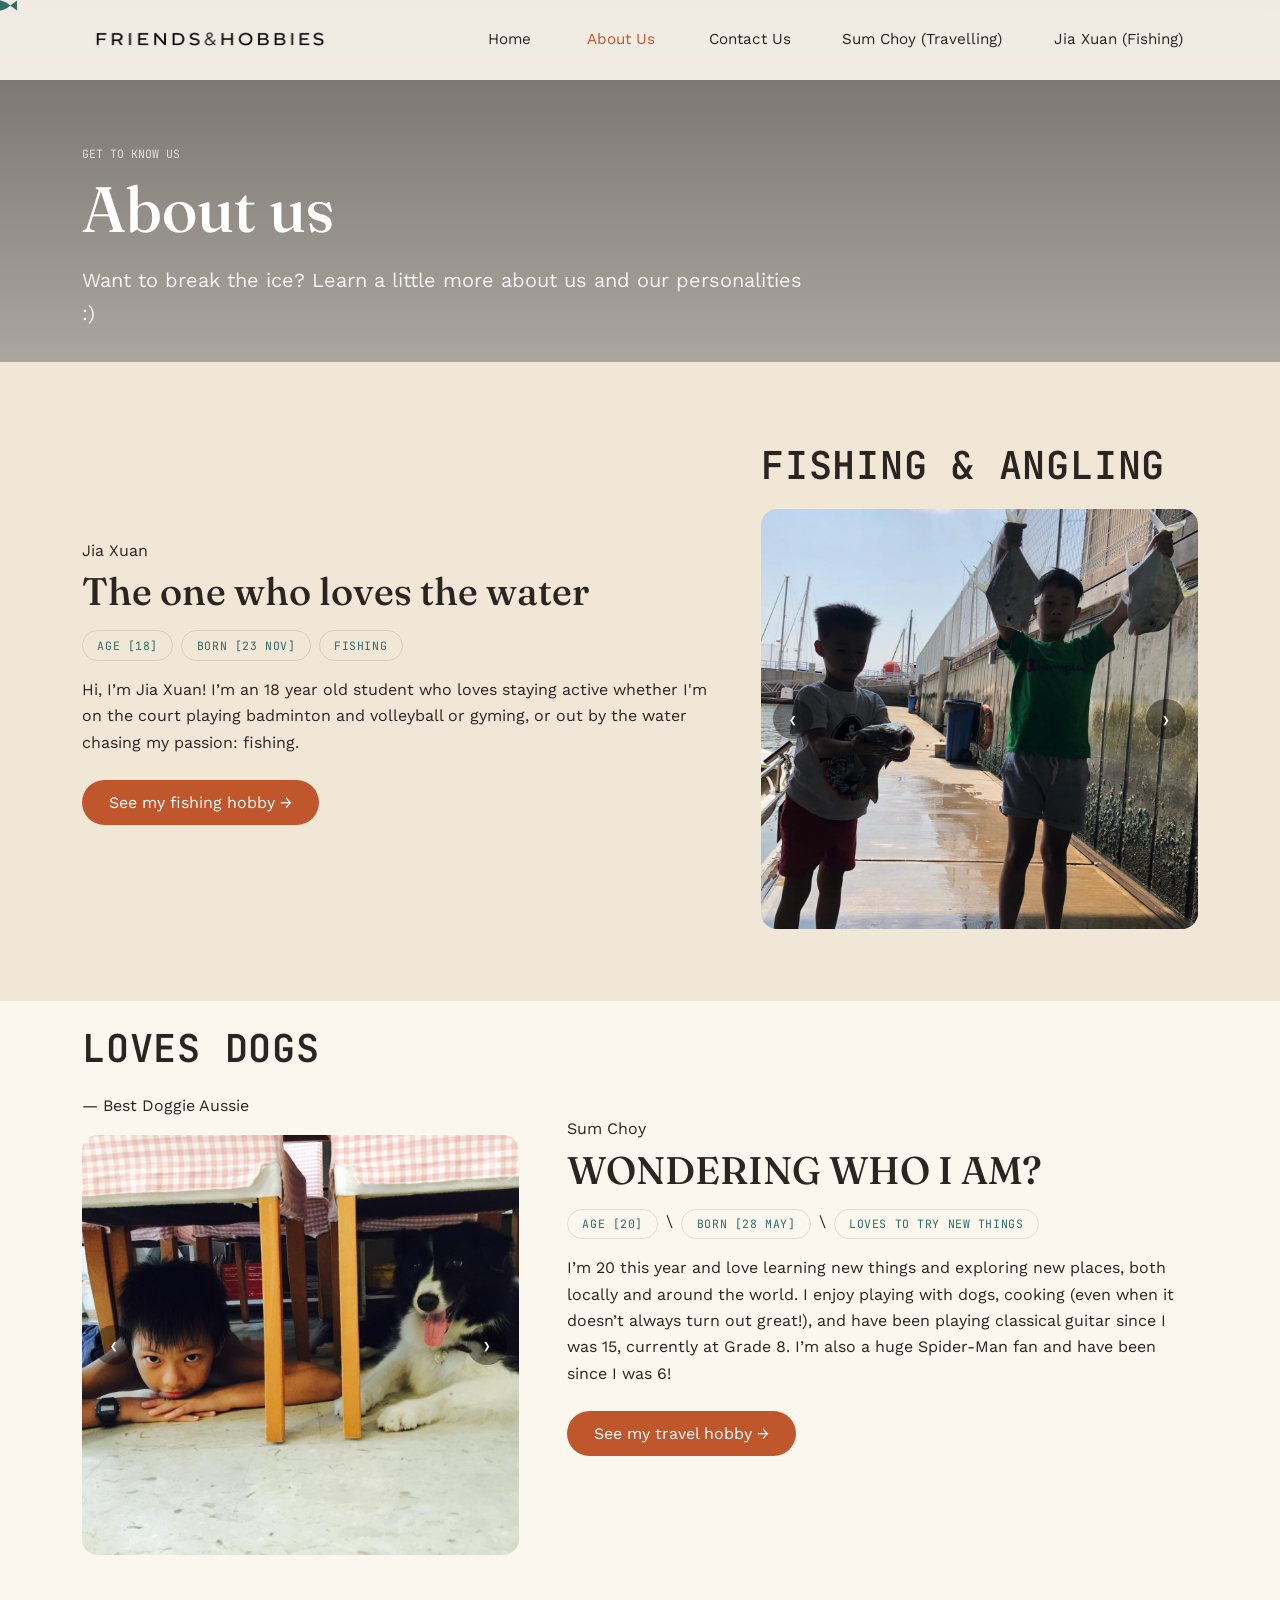
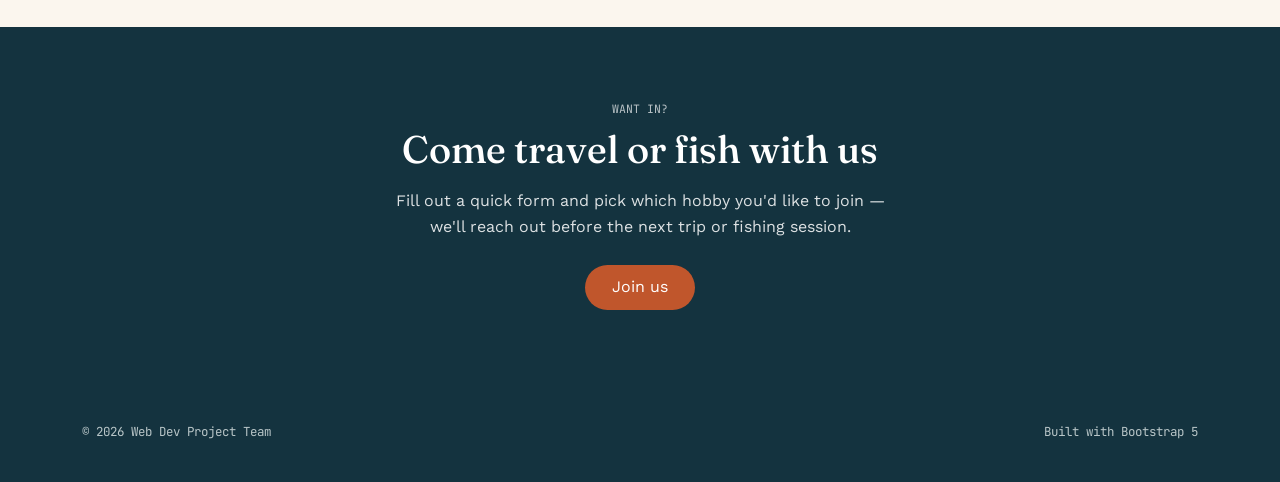
==== commit fba6648f: "sending latest website files" ====
--- a/about.html
+++ b/about.html
@@ -34,8 +34,8 @@
             <a href="index.html" class="nav-link">Home</a>
             <a href="about.html" class="nav-link active">About Us</a>
             <a href="contact.html" class="nav-link">Contact Us</a>
-            <a href="sumchoy-hobbies(1).html" class="nav-link">Sum Choy (Hobbies)</a>
-            <a href="jiaxuan-hobbies(1).html" class="nav-link">Jia Xuan (Hobbies)</a>
+            <a href="sumchoy-hobbies(1).html" class="nav-link">Sum Choy (Travelling)</a>
+            <a href="jiaxuan-hobbies(1).html" class="nav-link">Jia Xuan (Fishing)</a>
           </div>
         </div>
 
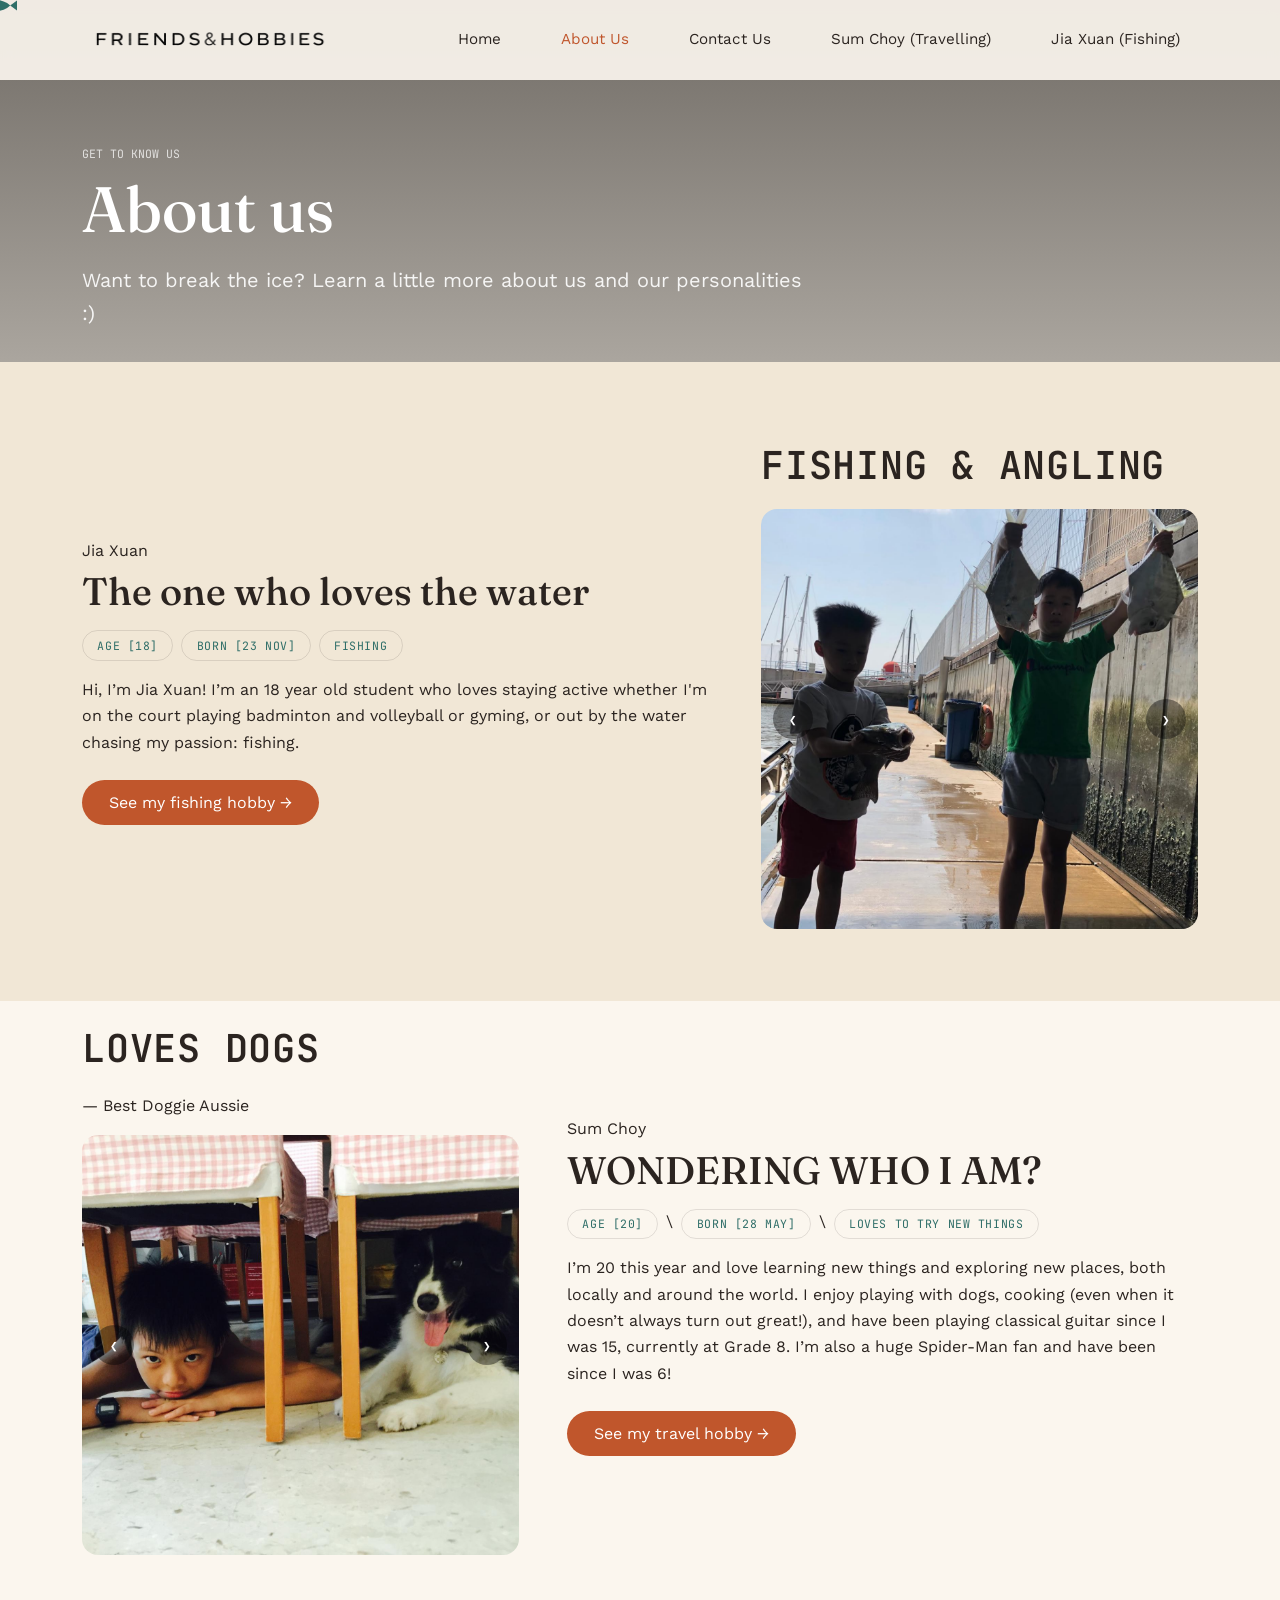
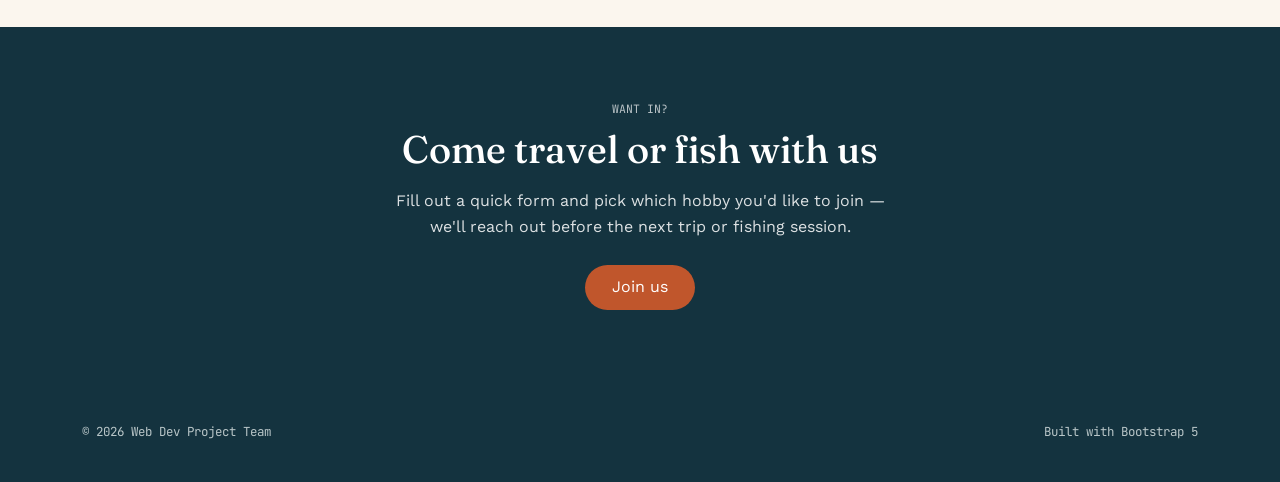
==== commit 4532a332: "sending latest website files" ====
--- a/about.html
+++ b/about.html
@@ -165,5 +165,4 @@
   <script src="js/fun-facts-slider.js"></script>
   <script src="js/fish-carousel.js"></script>
 </body>
-
 </html>
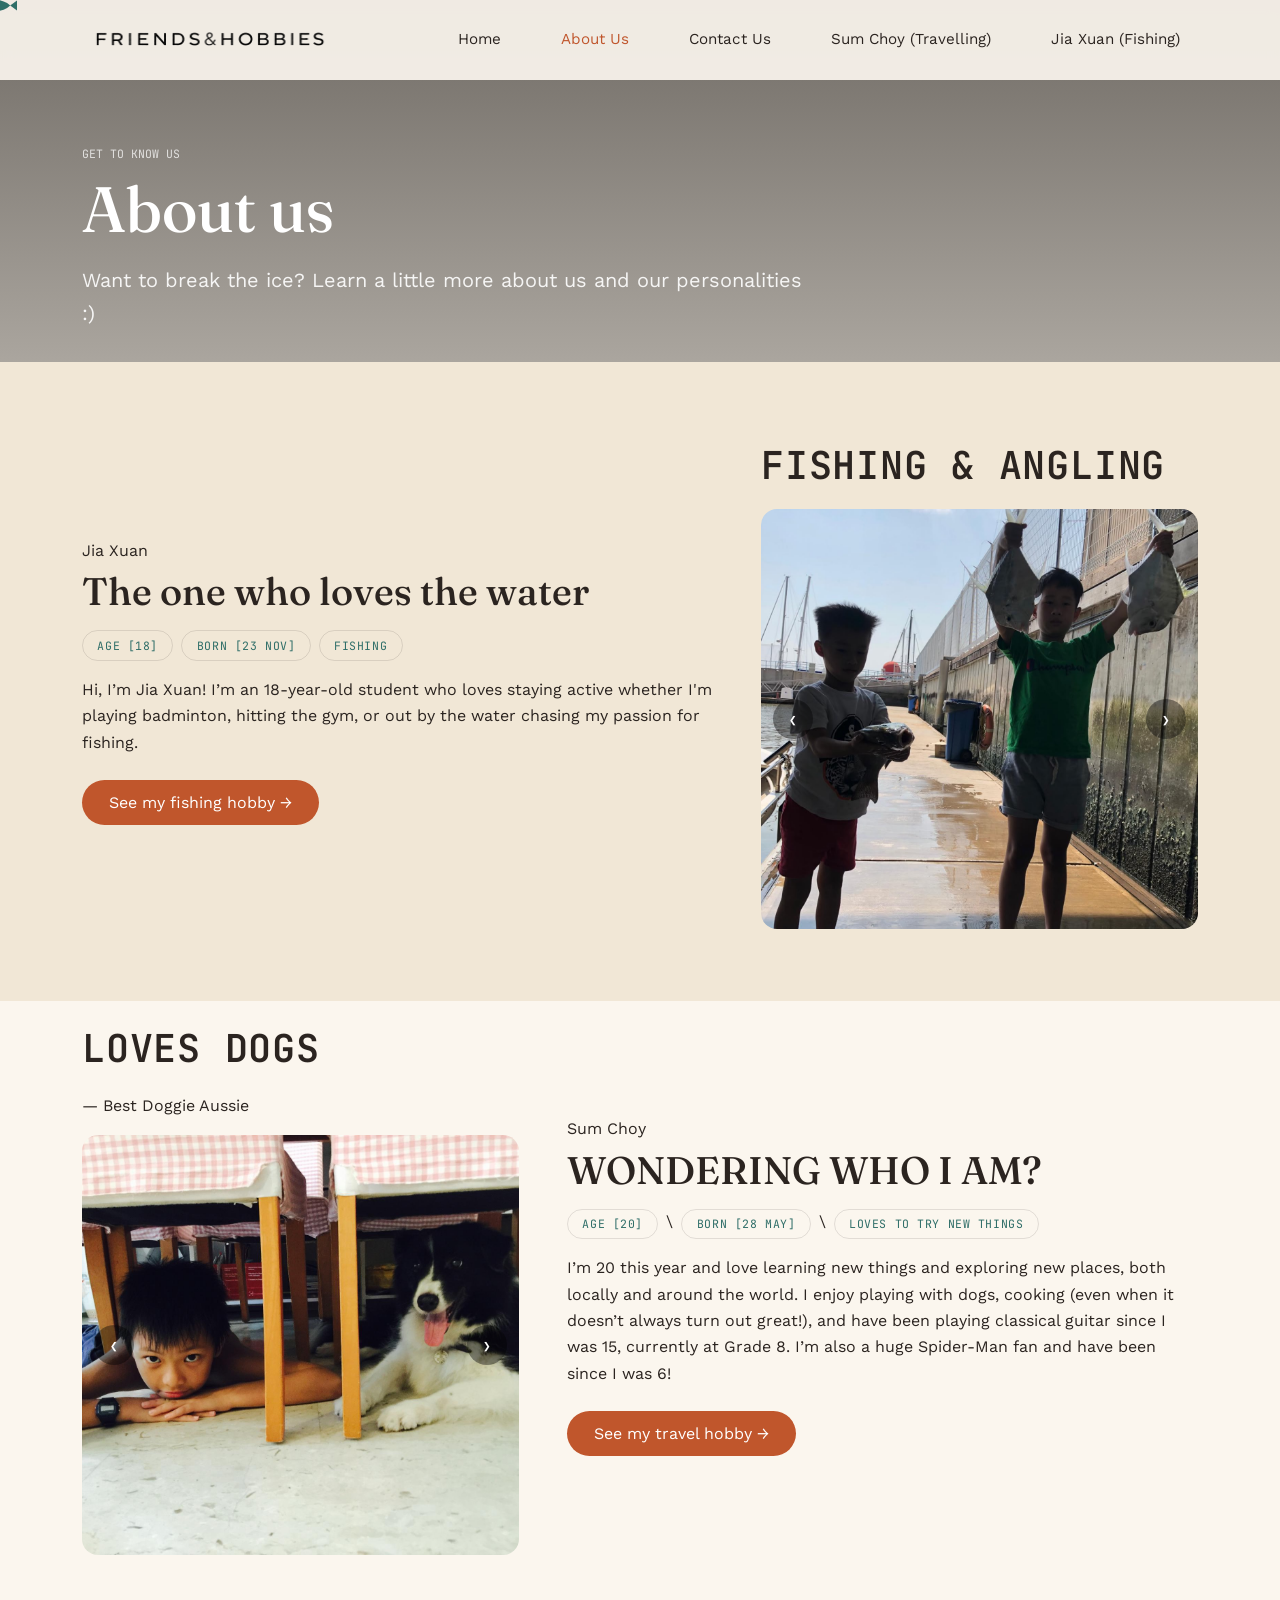
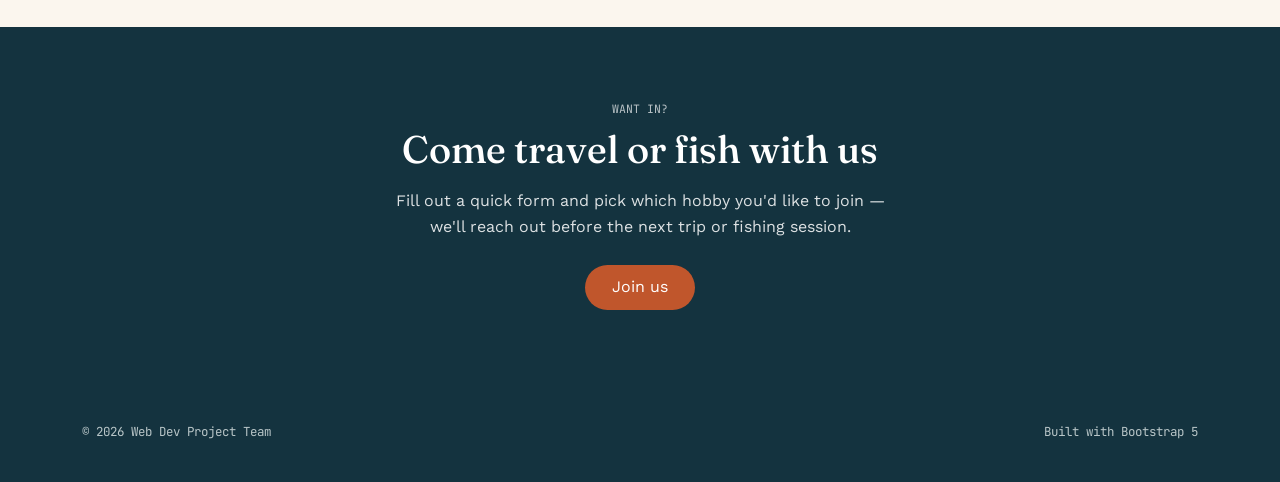
==== commit 603f5b23: "Type a short description of what you changed here" ====
--- a/about.html
+++ b/about.html
@@ -82,9 +82,8 @@
             </div>
 
             <p class="text-muted-custom mb-4">
-              Hi, I’m Jia Xuan! I’m an 18 year old student who loves staying active whether I'm on the court playing
-              badminton and volleyball or gyming,
-              or out by the water chasing my passion: fishing.
+            Hi, I’m Jia Xuan! I’m an 18-year-old student who loves staying active whether I'm playing badminton,
+             hitting the gym, or out by the water chasing my passion for fishing.
             </p>
 
             <a href="jiaxuan-hobbies(1).html" class="btn btn-wl-primary">See my fishing hobby →</a>
